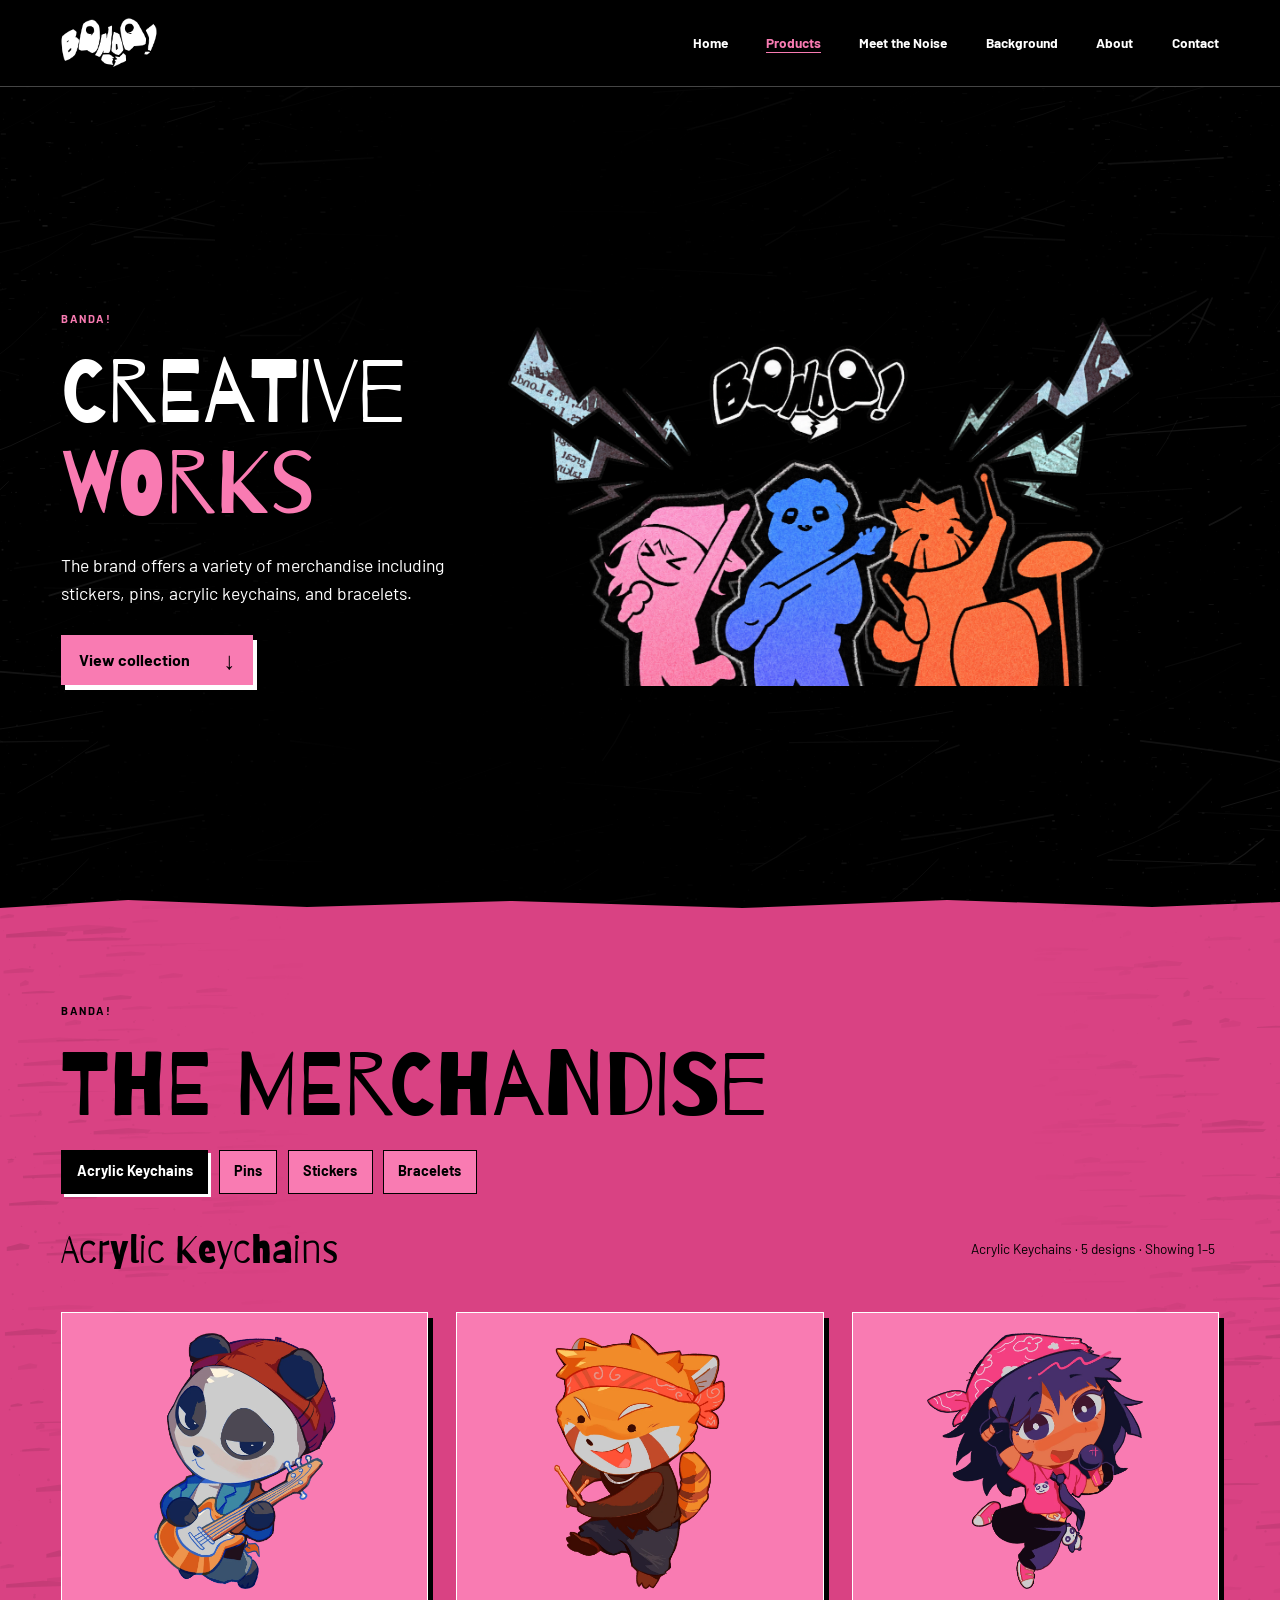
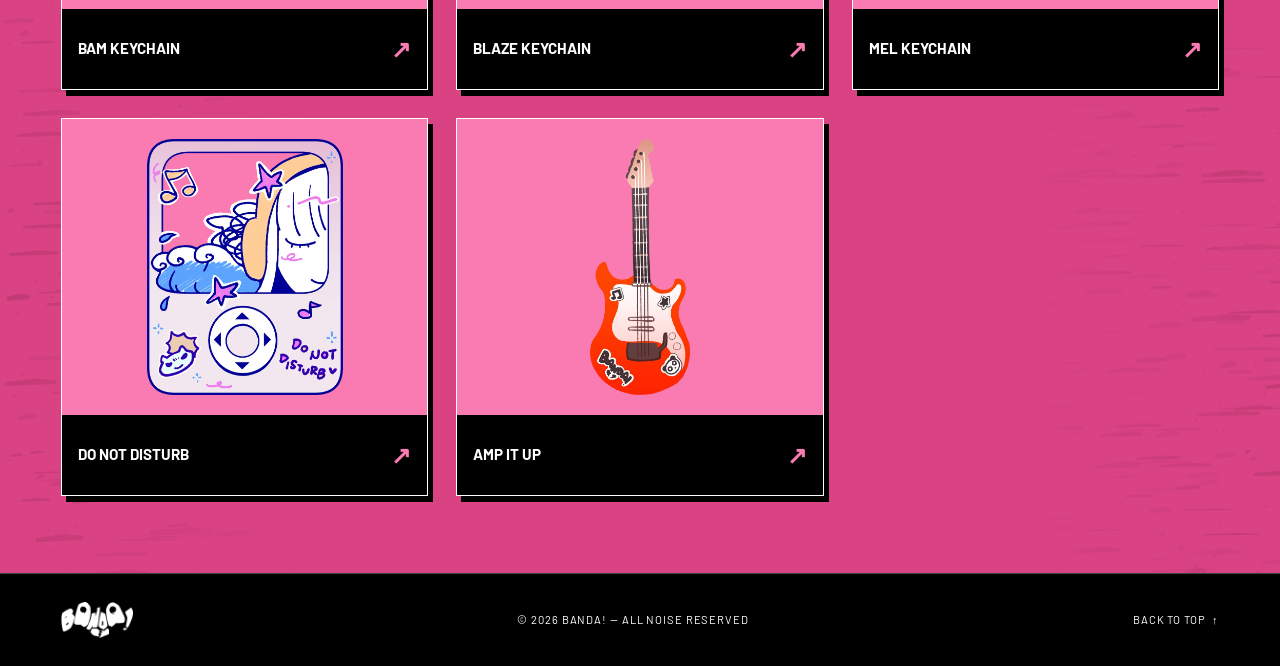
==== products.html @ 18b30e7a "Initial commit" ====
<!doctype html>
<html lang="en">
<head>
  <meta charset="utf-8">
  <meta name="viewport" content="width=device-width, initial-scale=1">
  <meta name="theme-color" content="#000000">
  <meta name="description" content="Explore BANDA!'s 35 documented merchandise designs: acrylic keychains, pins, stickers, and bracelets.">
  <title>Creative Works — BANDA!</title>
  <link rel="preload" href="assets/fonts/Barlow-Regular.ttf" as="font" type="font/ttf" crossorigin>
  <link rel="stylesheet" href="css/tokens.css">
  <link rel="stylesheet" href="css/base.css">
  <link rel="stylesheet" href="css/layout.css">
  <link rel="stylesheet" href="css/components.css">
  <link rel="stylesheet" href="css/development.css">
  <link rel="stylesheet" href="css/characters.css">
  <link rel="stylesheet" href="css/works.css">
  <link rel="stylesheet" href="css/team.css">
  <link rel="stylesheet" href="css/enhancements.css">
  <script src="js/main.js" defer></script>
  <script src="js/enhancements.js" defer></script>
  <script src="js/dialog.js" defer></script>
  <script src="js/data/works.js" defer></script>
  <script src="js/works.js" defer></script>
</head>
<body class="products-page">
  <a class="skip-link" href="#main">Skip to content</a>
  <header class="site-header">
    <a class="brand" href="index.html" aria-label="BANDA! home"><img src="assets/images/brand/banda-wordmark.webp" alt="" width="1200" height="597"></a>
    <nav aria-label="Main navigation">
      <a href="index.html">Home</a>
      <a href="products.html" aria-current="page">Products</a>
      <a href="index.html#introduction">Meet the Noise</a>
      <a href="index.html#development">Background</a>
      <a href="index.html#about">About</a>
      <a href="index.html#contact">Contact</a>
    </nav>
  </header>
  <main id="main">
    <section class="products-hero" id="products-top" aria-labelledby="products-title">
      <div class="section-inner products-hero-inner">
        <div class="products-hero-copy"><p class="eyebrow">BANDA!</p><h1 id="products-title">Creative<br><span>Works</span></h1><p>The brand offers a variety of merchandise including stickers, pins, acrylic keychains, and bracelets.</p><a class="intro-link" href="#creative-works">View collection <span aria-hidden="true">↓</span></a></div>
        <div class="products-hero-artwork"><img src="assets/images/brand/banda-cover-foreground.png" width="1848" height="851" alt="BANDA! wordmark and lightning above Melody, Bam, and Blaze." fetchpriority="high"></div>
      </div>
    </section>
    <section class="creative-works" id="creative-works" aria-labelledby="works-title" tabindex="-1">
      <div class="section-inner works-inner">
        <header class="works-heading"><p class="eyebrow">BANDA!</p><h2 id="works-title">THE MERCHANDISE</h2></header>
        <div class="works-filters" role="group" aria-label="Creative Works categories">
          <button type="button" data-collection="keychains" aria-pressed="true" disabled>Acrylic Keychains</button>
          <button type="button" data-collection="pins" aria-pressed="false" disabled>Pins</button>
          <button type="button" data-collection="stickers" aria-pressed="false" disabled>Stickers</button>
          <button type="button" data-collection="bracelets" aria-pressed="false" disabled>Bracelets</button>
        </div>
        <div class="collection-heading"><h3 id="works-collection-title" tabindex="-1">Acrylic Keychains</h3><p id="works-status" role="status" aria-live="polite"></p></div>
        <noscript><p>Enable JavaScript to switch collections and explore the artwork spotlights.</p></noscript>
        <div class="works-grid" id="works-grid"></div>
        <div class="works-pagination" role="group" aria-label="Collection pages" hidden><button type="button" id="works-previous">← Previous</button><span id="works-page"></span><button type="button" id="works-next">Next →</button></div>
      </div>
    </section>
    <dialog class="character-spotlight artwork-spotlight" id="artwork-spotlight" aria-labelledby="artwork-title">
      <button class="spotlight-close" type="button" aria-label="Close artwork spotlight" autofocus>Close <span aria-hidden="true">×</span></button>
      <div class="spotlight-layout">
        <div class="artwork-visual"><div class="spotlight-art"></div><div class="artwork-views" role="group" aria-label="Artwork views"></div></div>
        <div class="spotlight-editorial"><p class="character-role" id="artwork-category"></p><h2 id="artwork-title"></h2><p class="artwork-specification"></p><p class="artwork-description"></p></div>
      </div>
    </dialog>
  </main>
  <footer class="site-footer credits-footer"><img src="assets/images/brand/banda-wordmark.webp" alt="BANDA!" width="1200" height="597"><p>© 2026 BANDA! — ALL NOISE RESERVED</p><a href="#products-top">BACK TO TOP <span aria-hidden="true">↑</span></a></footer>
</body>
</html>
---- css/tokens.css ----
@font-face {
  font-family: Barlow;
  src: url('../assets/fonts/Barlow-Regular.ttf') format('truetype');
  font-style: normal;
  font-weight: 400;
  font-display: swap;
}
@font-face {
  font-family: Barlow;
  src: url('../assets/fonts/Barlow-Bold.ttf') format('truetype');
  font-style: normal;
  font-weight: 700;
  font-display: swap;
}
@font-face {
  font-family: Barriecito;
  src: url('../assets/fonts/Barriecito-Regular.ttf') format('truetype');
  font-style: normal;
  font-weight: 400;
  font-display: swap;
}
:root {
  --pink: #f97bb2;
  --pink-deep: #d94283;
  --white: #fff;
  --black: #000;
  --font-body: Barlow, Arial, Helvetica, sans-serif;
  --font-display: Barriecito, 'Arial Black', sans-serif;
  --space-1: .5rem;
  --space-2: 1rem;
  --space-3: 1.5rem;
  --space-4: 2rem;
  --space-5: 3rem;
  --space-6: 5rem;
  /* Stop growing at the existing 1440px layout's 69.12px side padding. */
  --gutter: clamp(1.25rem, 4.8vw, 69.12px);
  --content-width: 1440px;
}
---- css/base.css ----
*, *::before, *::after { box-sizing: border-box; }
html { scroll-behavior: smooth; scroll-padding-top: 1.5rem; }
body { margin: 0; background: var(--black); color: var(--white); font-family: var(--font-body); line-height: 1.6; }
img { display: block; max-width: 100%; height: auto; }
a { color: inherit; text-underline-offset: .3em; }
a:focus-visible { outline: 3px solid var(--pink); outline-offset: 6px; }
h1, h2, p, figure { margin: 0; }
::selection { background: var(--pink); color: var(--black); }
.sr-only { position: absolute; width: 1px; height: 1px; padding: 0; margin: -1px; overflow: hidden; clip-path: inset(50%); white-space: nowrap; border: 0; }
.skip-link { position: fixed; top: .5rem; left: 1rem; transform: translateY(-200%); z-index: 10; background: var(--white); color: var(--black); padding: .75rem 1rem; }
.skip-link:focus { transform: translateY(0); }
@media (prefers-reduced-motion: reduce) { html { scroll-behavior: auto; } }
---- css/layout.css ----
.site-header, .section-inner, .site-footer { max-width: var(--content-width); margin-inline: auto; }
.section-inner { width: 100%; padding-inline: var(--gutter); }
.site-header { display: flex; justify-content: space-between; align-items: center; gap: var(--space-2); padding: 1.2rem var(--gutter); border-bottom: 1px solid #ffffff45; }
.site-header nav { display: flex; gap: clamp(1rem, 3vw, 3rem); }
.hero { position: relative; isolation: isolate; overflow: hidden; }
.hero-inner { display: grid; grid-template-columns: minmax(0, 1fr) minmax(0, 1fr); column-gap: clamp(1.5rem, 3vw, 3rem); align-items: center; padding-top: 3rem; }
.hero-copy { position: relative; z-index: 2; padding-bottom: var(--space-5); }
.hero h1 { margin: 1.2rem 0 1.5rem; }
.hero-description { max-width: 31rem; font-size: clamp(1rem, 1.3vw, 1.15rem); }
.character-collage { position: relative; align-self: center; margin: 1rem 0 3rem .5rem; padding: 1.5rem .5rem 2rem; }
.hero-bottom { grid-column: 1 / -1; display: flex; justify-content: space-between; gap: 1rem; padding-block: 1.25rem; border-top: 1px solid #ffffff45; }
.introduction { position: relative; isolation: isolate; background: var(--pink-deep); color: var(--black); clip-path: polygon(0 1%, 8% 0, 18% 1.2%, 34% .2%, 45% 1%, 62% 0, 75% 1.1%, 88% .2%, 100% 1%, 100% 99%, 87% 100%, 69% 99%, 52% 100%, 32% 99%, 15% 100%, 0 99%); }
.introduction-inner { display: grid; grid-template-columns: 1fr 1fr; gap: 4rem; padding-block: 5rem 5.5rem; }
.intro-heading { position: relative; }
.intro-body { align-self: center; max-width: 36rem; }
.intro-body > p + p { margin-top: 1.5rem; }
.site-footer { padding: 1.5rem var(--gutter); display: flex; justify-content: space-between; align-items: center; gap: 1rem; }
/* The extra 8px sits beneath the overlapping torn edge of the next section. */
@media (min-width: 761px) {
  .hero-inner { min-height: calc(100svh - var(--hero-header-height, 87px) + 8px); grid-template-rows: minmax(min-content, 1fr) auto; row-gap: 2rem; }
  .hero-copy { padding-bottom: 0; }
  .hero .character-collage { margin-block: 0; }
}
@media (max-width: 760px) {
  .hero-inner { grid-template-columns: 1fr; padding-top: 2rem; }
  .hero-copy { padding-bottom: 0; }
  .hero h1 { max-width: 33rem; margin-block: 1rem; }
  .hero-description { max-width: 36rem; }
  .character-collage { width: min(100%, 490px); justify-self: center; margin: 2rem 0 2.5rem; }
  .hero-bottom { align-items: start; font-size: .65rem; }
  .hero-bottom span:last-child { max-width: 16rem; text-align: right; }
  .introduction-inner { grid-template-columns: 1fr; gap: 2rem; padding-block: 3.5rem; }
  .intro-star { right: 0; top: 0; }
}
@media (max-width: 390px) { .site-header { gap: .5rem; } .site-header nav { gap: .9rem; font-size: .8rem; } }
---- css/components.css ----
.brand { display: block; width: 6rem; flex-shrink: 0; transform: rotate(-3deg); }
.site-header nav a { padding-block: .6rem; text-decoration: none; font-size: .85rem; font-weight: 700; }
.site-header nav a:hover, .site-footer a:hover { color: var(--pink); }
.site-header nav a span { color: var(--pink); margin-left: .35rem; }
.eyebrow { text-transform: uppercase; letter-spacing: .13em; font-size: .7rem; font-weight: 700; }
.hero .eyebrow { color: var(--pink); display: flex; align-items: center; gap: .6rem; }
.hero .eyebrow span { font-size: 1.8rem; line-height: 1; }
.wordmark { width: 90%; transform: rotate(-5deg); }
.intro-link { display: inline-flex; align-items: center; justify-content: space-between; min-width: 12rem; gap: 2rem; margin-top: 1.75rem; padding: .65rem 1rem; background: var(--pink); color: var(--black); font-weight: 700; text-decoration: none; border: 2px solid var(--pink); }
.intro-link:hover { background: var(--white); border-color: var(--white); }
.intro-link span { font-size: 1.5rem; line-height: 1; }
/* Distinct print treatments: halftone on black, dry ink on pink.
   All textures are original CSS/vector artwork. No mood-board images are served. */
.hero::before { content: ''; position: absolute; z-index: -1; inset: 0; opacity: .18; background: url('../assets/images/textures/distressed-surface.svg') repeat; background-size: 850px; filter: invert(1); mask-image: linear-gradient(110deg, #000, transparent 40%, #000 80%); pointer-events: none; }
.hero::after { content: ''; position: absolute; z-index: -1; inset: 0; background: radial-gradient(var(--white) 1.4px, transparent 1.8px) 0 0 / 6px 6px; opacity: .65; mask-image: radial-gradient(ellipse at 95% 45%, #000 3%, transparent 48%), radial-gradient(ellipse at 0 0, #000, transparent 27%); pointer-events: none; }
.introduction::before { content: ''; position: absolute; z-index: -1; inset: 0; background: url('../assets/images/textures/dry-ink.svg') repeat; background-size: 440px; opacity: .16; mask-image: linear-gradient(90deg, #000, transparent 36%, transparent 90%, #000), linear-gradient(0deg, #000, transparent 20%, transparent 92%, #000); pointer-events: none; }
.introduction::after { content: ''; position: absolute; z-index: -1; left: -2rem; bottom: -2rem; width: 42%; height: 45%; background: radial-gradient(var(--black) 1.25px, transparent 1.7px) 0 0 / 5px 5px; opacity: .12; mask-image: linear-gradient(35deg, #000, transparent 75%); pointer-events: none; }
.collage-paper { position: absolute; z-index: -1; inset: 5% 2% 6%; background-color: var(--pink-deep); background-image: linear-gradient(115deg, #00000070, transparent 45%, #00000050), radial-gradient(#00000050 .8px, transparent 1.2px); background-size: auto, 4px 4px; transform: rotate(6deg); clip-path: polygon(2% 0, 94% 2%, 100% 8%, 97% 24%, 100% 45%, 96% 67%, 99% 95%, 81% 100%, 58% 97%, 35% 100%, 0 96%, 3% 73%, 0 50%, 3% 26%); }
.collage-paper::before { content: ''; position: absolute; inset: 0; background: url('../assets/images/textures/distressed-surface.svg') center / 500px; filter: invert(1); opacity: .75; }
.character-collage::before { content: ''; position: absolute; z-index: -1; inset: 10% 0 7%; background: var(--white) url('../assets/images/textures/distressed-surface.svg') center / 600px; transform: rotate(-5deg); clip-path: polygon(2% 2%, 98% 0, 100% 97%, 0 100%); }
.character-art { width: 100%; position: relative; z-index: 1; filter: drop-shadow(0 8px 0 #00000040); transform: rotate(-4deg); }
.tape { position: absolute; background: var(--white); width: 6rem; height: 1.6rem; opacity: .85; z-index: 3; background-image: repeating-linear-gradient(90deg, transparent 0 3px, #00000012 3px 4px); }
.tape-top { top: 6%; left: 15%; transform: rotate(-15deg); }
.tape-bottom { bottom: 6%; right: 4%; transform: rotate(-18deg); }
.collage-star { position: absolute; right: -1%; top: -3%; color: var(--pink-deep); font-size: clamp(5rem, 11vw, 10rem); line-height: 1; transform: rotate(14deg); }
/* Keep the former caption's block height so artwork placement stays unchanged. */
.collage-caption-space { display: block; height: calc(1.58rem + 2px); }
.hero-bottom { font-size: .7rem; text-transform: uppercase; letter-spacing: .1em; }
.hero-bottom > span:first-child { color: var(--pink); font-weight: 700; }
.intro-heading h2 { font-family: var(--font-display); font-weight: 400; font-size: clamp(2.7rem, 4.8vw, 4.7rem); line-height: 1.1; text-transform: uppercase; letter-spacing: -.035em; margin-top: 1rem; }
.intro-heading h2 span { display: inline-block; background: var(--black); color: var(--pink); padding: .05em .1em; margin-top: .08em; transform: rotate(-3deg); }
.intro-star { display: block; font-size: 4rem; line-height: 1; margin-top: 1.5rem; }
.intro-statement { font-size: clamp(1.5rem, 2.5vw, 2.1rem); line-height: 1.35; letter-spacing: -.03em; }
.site-footer > img { width: 4.5rem; }
.site-footer a { padding-block: .5rem; font-size: .8rem; }
.introduction a:focus-visible { outline-color: var(--black); }
@media (max-width: 760px) {
  .wordmark { width: 94%; }
  .hero::before { opacity: .16; mask-image: linear-gradient(#000, transparent 35%, #000 70%); }
  .hero::after { opacity: .55; mask-image: radial-gradient(ellipse at 100% 70%, #000, transparent 55%), radial-gradient(ellipse at 0 0, #000, transparent 22%); }
  .introduction::before { opacity: .12; background-size: 360px; mask-image: linear-gradient(90deg, #000, transparent 22%, transparent 92%, #000), linear-gradient(0deg, #000, transparent 15%, transparent 94%, #000); }
  .intro-heading { padding-right: 0; }
  .intro-star { position: absolute; right: .2rem; top: -.4rem; margin: 0; font-size: 2.5rem; }
  .intro-body { padding-block: .75rem; }
}
---- css/development.css ----
/* Milestone 2: documented process, independent of the accepted hero styles. */
.development { position: relative; isolation: isolate; overflow: hidden; background: var(--black); }
.development::before { content: ''; position: absolute; z-index: -1; inset: 0; background: url('../assets/images/textures/distressed-surface.svg') repeat 0 0 / 850px; filter: invert(1); opacity: .14; mask-image: linear-gradient(90deg, #000, transparent 35%, transparent 75%, #000); pointer-events: none; }
.development-inner { padding-block: clamp(3.5rem, 7vw, 6rem); }
.development-heading { position: relative; padding-bottom: 3rem; border-bottom: 1px solid #ffffff50; }
.development-heading .eyebrow { color: var(--pink); }
.development-heading h2 { max-width: 17ch; margin-top: 1rem; font: 400 clamp(2.1rem, 4.5vw, 4.5rem)/1.1 var(--font-display); }
.development-heading h2 span { color: var(--pink); }
.development-mark { position: absolute; right: .5rem; bottom: 2.5rem; font-size: 6rem; color: var(--pink); line-height: 1; }
.process-row { display: grid; grid-template-columns: minmax(0, 1.15fr) minmax(0, 1fr); gap: clamp(2rem, 5vw, 5rem); align-items: center; padding-block: clamp(3rem, 6vw, 5.5rem); border-bottom: 1px solid #ffffff40; }
.process-copy { max-width: 36rem; }
.process-copy h3 { font: 400 clamp(1.8rem, 2.8vw, 2.8rem)/1.15 var(--font-display); margin: 0 0 1.5rem; }
.process-copy h3 span { color: var(--pink); }
.process-copy p { font-size: 1.05rem; line-height: 1.7; }
.process-copy p + p { margin-top: 1.25rem; }
.process-copy .process-step, .wordmark-finale .process-step { margin: 0 0 1rem; color: var(--pink); font: 700 .85rem/1 var(--font-body); letter-spacing: .15em; }
.process-step::after { content: ''; display: inline-block; width: 3rem; height: 1px; background: currentColor; vertical-align: middle; margin-left: .75rem; }
.sketch-board { display: grid; grid-template-columns: 1.1fr 1fr; gap: 1rem; align-items: center; padding: 1rem .5rem; }
.process-paper { position: relative; padding: .65rem; background: var(--white); box-shadow: 7px 9px 0 var(--pink-deep); }
.process-paper img { width: 100%; }
.lettering-sheet { transform: rotate(-4deg); }
.lettering-sheet::before { content: ''; position: absolute; width: 44%; height: 1.25rem; left: 30%; top: -.5rem; transform: rotate(6deg); background: var(--pink); opacity: .85; }
.sketch-pair { display: grid; gap: 1.75rem; }
.sketch-sheet { transform: rotate(5deg); }
.circle-sheet { transform: rotate(-2deg); }
.digital-row { grid-template-columns: minmax(0, 1fr) minmax(0, 1.15fr); }
.digital-sheet { padding: clamp(1.5rem, 4vw, 3.5rem); background: var(--white); transform: rotate(3deg); box-shadow: -10px 10px 0 var(--pink); }
.digital-sheet img { width: 100%; max-width: 455px; margin-inline: auto; }
.elements-study { width: min(90%, 430px); margin-inline: auto; padding: 1rem; background: var(--white); transform: rotate(-3deg); box-shadow: 9px 10px 0 var(--pink-deep); }
.elements-study img { width: 100%; }
.wordmark-finale { padding-block: clamp(3rem, 6vw, 5rem); text-align: center; border-bottom: 1px solid #ffffff40; }
.wordmark-finale header { margin-bottom: 3rem; }
.wordmark-finale h3 { font: 400 clamp(1.9rem, 3vw, 3rem)/1.1 var(--font-display); margin: 0; }
.wordmark-finale .developed-sheet { width: min(92%, 900px); margin-inline: auto; padding: clamp(1.5rem, 5vw, 4rem); box-shadow: 9px 11px 0 var(--white); }
.wordmark-finale > p { max-width: 46ch; margin: 3.5rem auto 0; font-size: clamp(1.1rem, 2vw, 1.5rem); line-height: 1.5; }
.developed-sheet { position: relative; padding: clamp(1.5rem, 4vw, 3.5rem); background: var(--pink); transform: rotate(-3deg); }
.developed-sheet::before { content: ''; position: absolute; inset: 0; background: url('../assets/images/textures/dry-ink.svg') center / 450px; opacity: .23; pointer-events: none; }
.developed-sheet img { position: relative; width: 100%; }
.product-development { position: relative; display: grid; grid-template-columns: 1fr 1.2fr; gap: 2rem; align-items: center; padding: clamp(1.5rem, 4vw, 3rem); margin-top: 4rem; background: var(--pink); color: var(--black); border-top: 5px solid var(--white); }
.product-development h3 { font: 400 clamp(1.5rem, 2.3vw, 2.2rem)/1.2 var(--font-display); margin: 0; }
.product-development p { max-width: 32ch; padding-right: 1rem; font-size: clamp(1.25rem, 2vw, 1.8rem); line-height: 1.45; }
.product-development-copy p { margin-top: 2rem; }
.artifact-board { display: grid; grid-template-columns: repeat(2, minmax(0, 1fr)); gap: 1.25rem; align-items: center; padding: .75rem; background: url('../assets/images/textures/dry-ink.svg') center / 550px; }
.artifact { padding: .75rem; background: var(--white); box-shadow: 4px 5px 0 var(--black); }
.artifact img { width: 100%; height: clamp(6rem, 11vw, 10rem); object-fit: contain; }
.artifact figcaption { text-align: center; margin-top: .5rem; font-size: .7rem; font-weight: 700; }
.sticker-artifact { transform: rotate(-6deg); }
.guitar-artifact { transform: rotate(5deg); }
.pin-artifact { transform: rotate(3deg); }
.bracelet-artifact { transform: rotate(-4deg); }
.product-development > span { position: absolute; bottom: .25rem; right: .75rem; line-height: 1; font-size: 2rem; }
/* The extra completed section needs a second navigation row on small screens. */
@media (max-width: 600px) {
  .site-header { flex-wrap: wrap; }
  .site-header nav { width: 100%; justify-content: space-between; gap: .5rem; }
  .site-header nav a { display: inline-flex; align-items: center; min-height: 44px; font-size: .8rem; }
  .site-header nav a span { margin-left: .2rem; }
  .development-mark { display: none; }
}
@media (max-width: 850px) {
  .process-row, .digital-row { grid-template-columns: minmax(0, 1fr); }
  .process-copy { max-width: 100%; }
  .sketches-row .process-copy { grid-row: 1; }
  .sketch-board { width: min(100%, 600px); margin-inline: auto; }
  .digital-sheet, .developed-sheet { width: min(95%, 600px); margin-inline: auto; }
  .product-development { grid-template-columns: minmax(0, 1fr); gap: 1.5rem; }
  .artifact-board { width: min(100%, 32rem); margin-inline: auto; }
  .artifact img { height: clamp(6rem, 24vw, 10rem); }
}

/* Resting tilt belongs to the stationary mount; only the paper swings beneath its pin. */
.sketch-mount { position: relative; min-width: 0; }
.lettering-mount { transform: rotate(-4deg); }
.wordmark-mount { transform: rotate(5deg); }
.sketch-mount > figure { transform-origin: 50% 0; transform: rotate(var(--sketch-swing, 0deg)); }
.sketch-pin { position: absolute; z-index: 2; top: 0; left: 50%; width: 24px; height: 24px; transform: translate(-50%, -50%) rotate(-10deg); color: var(--pink); pointer-events: none; }
.sketch-pin svg { display: block; width: 100%; height: 100%; }

.digital-mount { transform: rotate(3deg); }
.elements-mount { width: min(90%, 430px); margin-inline: auto; transform: rotate(-3deg); }
.sketch-mount > .digital-sheet, .sketch-mount > .elements-study { width: 100%; margin-inline: 0; }
@media (max-width: 850px) { .digital-mount { width: min(95%, 600px); margin-inline: auto; } }
---- css/characters.css ----
/* Shared poster/spotlight system; provisional content status is in README. */
.character-posters { grid-column: 1 / -1; display: grid; grid-template-columns: repeat(3, minmax(0, 1fr)); gap: clamp(1rem, 2vw, 2rem); align-items: start; }
.character-poster { position: relative; isolation: isolate; background: var(--black); color: var(--white); border: 1px solid var(--white); box-shadow: 5px 7px 0 var(--black); }
/* Quiet, matching-color surfaces protect small black copy from the ink layer. */
.introduction .intro-body { background: var(--pink-deep); box-shadow: 0 0 1.5rem .75rem var(--pink-deep); }
.introduction .intro-heading > .eyebrow { background: var(--pink-deep); width: fit-content; }
.character-poster > header { min-height: 12rem; padding: 1.5rem 1.25rem 1rem; }
.character-poster h3 { margin: .5rem 0; font: 400 clamp(2.5rem, 4vw, 4rem)/1 var(--font-display); }
.character-poster h3 span { font: 400 .9rem/1.3 var(--font-body); display: inline-block; }
.character-role { font-size: .7rem; font-weight: 700; text-transform: uppercase; letter-spacing: .08em; }
.character-tagline { font-size: 1rem; line-height: 1.4; color: var(--pink); max-width: 26ch; }
.character-poster > img { width: 100%; height: clamp(17rem, 25vw, 22rem); object-fit: contain; padding: 1rem; background: radial-gradient(#00000045 1px, transparent 1.4px) 0 0 / 5px 5px, var(--pink); }
.character-profile { border-top: 1px solid #ffffff50; }
.character-profile summary { cursor: pointer; min-height: 48px; padding: .85rem 1.25rem; font-size: .9rem; font-weight: 700; }
.character-profile summary::marker { color: var(--pink); }
.character-profile summary:hover, .character-profile[open] summary { background: var(--pink); color: var(--black); }
.character-profile[open] summary::marker, .character-profile summary:hover::marker { color: var(--black); }
.character-profile summary:focus-visible { outline: 3px solid var(--white); outline-offset: -5px; }
.profile-copy { padding: 1rem 1.25rem 1.5rem; font-size: .95rem; line-height: 1.7; }
.profile-copy ul { list-style: none; display: flex; flex-wrap: wrap; gap: .4rem; padding: 0; margin: 1rem 0 0; }
.profile-copy li { border: 1px solid #ffffff80; padding: .2rem .5rem; font-size: .7rem; }
/* A real button covers each poster. Details remain the no-JS fallback. */
.character-posters.is-interactive .character-poster { padding-bottom: 3.5rem; transition: transform 220ms ease; }
.character-posters.is-interactive .character-profile { display: none; }
.character-posters.is-interactive .character-poster > img { transition: transform 260ms ease; }
.character-trigger { position: absolute; inset: 0; z-index: 2; display: block; width: 100%; height: 100%; padding: 0; border: 0; background: transparent; color: var(--white); cursor: pointer; font: 700 .9rem/1.4 var(--font-body); text-align: left; }
.trigger-caption { position: absolute; bottom: 0; left: 0; right: 0; min-height: 3.5rem; display: flex; align-items: center; justify-content: space-between; gap: .5rem; padding: .85rem 1.25rem; border-top: 1px solid #ffffff50; }
.trigger-caption > span { font-size: 1.4rem; color: var(--pink); }
.character-trigger:focus-visible { outline: 3px solid var(--white); outline-offset: -6px; }
.character-poster:focus-within { z-index: 3; }
@media (hover: hover) and (pointer: fine) {
  :where(:root:not([data-pointer-input="touch"])) .character-posters.is-interactive .character-poster:hover { z-index: 3; transform: translateY(-8px) rotate(-1.2deg) scale(1.015); }
  :where(:root:not([data-pointer-input="touch"])) .character-posters.is-interactive .character-poster:nth-child(2):hover { transform: translateY(-8px) rotate(1.2deg) scale(1.015); }
  :where(:root:not([data-pointer-input="touch"])) .character-posters.is-interactive .character-poster:hover > img { transform: translateY(-3px) rotate(1deg); }
  :where(:root:not([data-pointer-input="touch"])) .character-poster:hover .trigger-caption { background: var(--white); color: var(--black); }
  :where(:root:not([data-pointer-input="touch"])) .character-poster:hover .trigger-caption > span { color: var(--black); }
}
.spotlight-open { overflow: hidden; }
.character-spotlight { position: fixed; inset: 0; width: min(1000px, calc(100% - 2.5rem)); max-width: none; max-height: calc(100dvh - 2.5rem); margin: auto; padding: 0; overflow: auto; overscroll-behavior: contain; border: 1px solid var(--pink); background: var(--black); color: var(--white); box-shadow: 8px 8px 0 #f97bb250; }
.character-spotlight::backdrop { background: #000c; }
.spotlight-close { position: sticky; top: .75rem; z-index: 4; display: flex; align-items: center; justify-content: space-between; gap: .8rem; min-height: 44px; margin: .75rem .75rem .75rem auto; padding: .5rem .85rem; border: 1px solid var(--white); background: var(--black); color: var(--white); font: 700 .85rem/1 var(--font-body); cursor: pointer; }
.spotlight-close > span { font-size: 1.5rem; }
.spotlight-close:hover { background: var(--pink); color: var(--black); }
.spotlight-close:focus-visible { outline: 3px solid var(--pink); outline-offset: 3px; }
.spotlight-layout { display: grid; grid-template-columns: minmax(0, 1fr) minmax(0, 1.2fr); align-items: center; }
.spotlight-art { position: relative; isolation: isolate; margin: 0 1.5rem 2rem; padding: 2rem 1rem; background: var(--pink); transform: rotate(-2deg); box-shadow: 6px 7px 0 var(--white); }
.spotlight-art::before { content: ''; position: absolute; z-index: -1; inset: 0; background: url('../assets/images/textures/dry-ink.svg') center / 450px; opacity: .3; pointer-events: none; }
.spotlight-art img { width: 100%; height: min(50dvh, 450px); object-fit: contain; }
.spotlight-editorial { align-self: start; padding: 1rem 2rem 2.5rem 1rem; }
.spotlight-editorial h2 { margin: .75rem 0; font: 400 clamp(2.5rem, 5vw, 4.2rem)/1.1 var(--font-display); }
.spotlight-editorial .character-role { color: var(--pink); }
.spotlight-editorial .character-tagline { max-width: 32ch; font-weight: 700; }
.spotlight-biography { margin-top: 1.75rem; }
.spotlight-biography .profile-copy { padding: 0; }
@media (max-width: 900px) {
  .character-posters { grid-template-columns: minmax(0, 1fr); gap: 2rem; width: min(100%, 32rem); margin-inline: auto; }
  .character-poster > header { min-height: 0; }
  .character-poster > img { height: 22rem; }
}
@media (max-width: 650px) {
  .character-spotlight { width: calc(100% - 1.5rem); max-height: calc(100dvh - 1.5rem); box-shadow: 4px 4px 0 #f97bb250; }
  .spotlight-layout { grid-template-columns: minmax(0, 1fr); }
  .spotlight-art { margin: 0 1.25rem 1.5rem; padding: 1rem; }
  .spotlight-art img { height: min(32dvh, 280px); }
  .spotlight-editorial { padding: 1rem 1.25rem 2rem; }
}
@media (prefers-reduced-motion: reduce) {
  .character-posters.is-interactive .character-poster, .character-posters.is-interactive .character-poster > img { transition: none; }
  .character-posters.is-interactive .character-poster:hover, .character-posters.is-interactive .character-poster:nth-child(2):hover, .character-posters.is-interactive .character-poster:hover > img { transform: none; }
}
---- css/works.css ----
/* Category discovery extends the process section without changing its other stages. */
.product-development { display: block; }
.product-development-copy { display: flex; gap: 2rem; justify-content: space-between; align-items: start; }
.product-development-copy p { margin-top: 0; max-width: 36ch; font-size: .95rem; line-height: 1.65; }
.category-picker { display: grid; grid-template-columns: repeat(4, minmax(0, 1fr)); gap: 1.25rem; margin-top: 3rem; padding-bottom: .5rem; }
.category-poster { position: relative; isolation: isolate; display: grid; grid-template-rows: auto 1fr auto; background: var(--black); color: var(--white); border: 1px solid var(--black); padding: 1rem; text-decoration: none; transition: transform 220ms ease; }
/* Separate paper backing and black face, with no extra markup or layout changes. */
.category-poster::before, .category-poster::after { content: ''; position: absolute; pointer-events: none; }
.category-poster::before { inset: -1px; z-index: -2; background: var(--white); transform: translate(4px, 5px); transition: transform 220ms ease; }
.category-poster::after { inset: 0; z-index: -1; background: var(--black); }
.category-poster[aria-current="true"] { outline: 2px solid var(--black); outline-offset: 4px; }
.category-count { font-size: .65rem; text-transform: uppercase; letter-spacing: .08em; }
.category-artwork { width: 100%; height: clamp(8rem, 14vw, 12rem); object-fit: contain; margin-block: 1.25rem; transform-origin: 50% 15%; transition: transform 250ms ease; }
.category-label { display: flex; justify-content: space-between; align-items: end; gap: .5rem; font: 400 clamp(1.1rem, 1.6vw, 1.6rem)/1.15 var(--font-display); transition: color 220ms ease; }
.category-label > span { color: var(--pink); font: 1.5rem var(--font-body); transition: transform 220ms ease; }
.category-poster:focus-visible { outline: 3px solid var(--white); outline-offset: -6px; }
.category-poster:focus-visible { transform: translateY(-3px); }
.category-poster:focus-visible::before { transform: translate(7px, 11px); }
.category-poster:focus-visible .category-label { color: var(--pink); }
.category-poster:focus-visible .category-label > span { transform: translateX(2px) rotate(5deg); }
@media (hover: hover) and (pointer: fine) {
  :where(:root:not([data-pointer-input="touch"])) .category-poster:hover { transform: translateY(-3px); }
  :where(:root:not([data-pointer-input="touch"])) .category-poster:hover::before { transform: translate(7px, 11px); }
  :where(:root:not([data-pointer-input="touch"])) .category-poster:hover .category-label { color: var(--pink); }
  :where(:root:not([data-pointer-input="touch"])) .category-poster:hover .category-label > span { transform: translateX(2px) rotate(5deg); }
  :where(:root:not([data-pointer-input="touch"])) .category-keychains:hover .category-artwork { transform: translateY(-5px) rotate(7deg); }
  :where(:root:not([data-pointer-input="touch"])) .category-pins:hover .category-artwork { transform: translateY(-4px) rotate(-7deg) scale(1.04); }
  :where(:root:not([data-pointer-input="touch"])) .category-stickers:hover .category-artwork { transform: translate(3px, -6px) rotate(-5deg); }
  :where(:root:not([data-pointer-input="touch"])) .category-bracelets:hover .category-artwork { transform: translateY(-5px) rotate(9deg); }
}
.category-poster:focus-visible .category-artwork { transform: translateY(-4px); }
.creative-works { position: relative; isolation: isolate; background: var(--pink-deep); color: var(--black); }
.creative-works::before { content: ''; position: absolute; z-index: -1; inset: 0; background: url('../assets/images/textures/dry-ink.svg') repeat 0 0 / 650px; opacity: .12; mask-image: linear-gradient(90deg, #000, transparent 25%, transparent 80%, #000); pointer-events: none; }
.works-inner { padding-block: clamp(3.5rem, 7vw, 6rem); }
.works-heading h2 { font: 400 clamp(2.5rem, 6vw, 5rem)/1.05 var(--font-display); text-transform: uppercase; margin-top: 1rem; }
.works-filters { display: flex; flex-wrap: wrap; gap: .65rem; margin-block: 2rem; }
.works-filters button, .works-pagination button, .artwork-views button { min-height: 44px; padding: .6rem .9rem; border: 1px solid var(--black); background: var(--pink); color: var(--black); font: 700 .9rem/1.3 var(--font-body); cursor: pointer; }
.works-filters button[aria-pressed="true"] { background: var(--black); color: var(--white); box-shadow: 3px 3px 0 var(--white); }
.works-filters button:hover, .works-pagination button:not(:disabled):hover { background: var(--white); color: var(--black); }
.works-filters button:focus-visible, .works-pagination button:focus-visible { outline: 3px solid var(--black); outline-offset: 3px; }
.collection-heading { display: flex; flex-wrap: wrap; justify-content: space-between; align-items: center; gap: 1rem; margin-bottom: 1.75rem; }
.collection-heading h3 { margin: 0; font: 400 clamp(1.7rem, 3vw, 2.5rem)/1.2 var(--font-display); }
#works-status { background: var(--pink-deep); font-size: .85rem; padding: .2rem; }
.works-grid { display: grid; grid-template-columns: repeat(3, minmax(0, 1fr)); gap: 1.75rem; }
.work-card { min-width: 0; background: var(--black); color: var(--white); border: 1px solid var(--white); box-shadow: 5px 6px 0 var(--black); }
.work-open { display: block; width: 100%; height: 100%; padding: 0; border: 0; background: transparent; color: inherit; text-align: left; cursor: pointer; }
.work-artwork { display: block; overflow: hidden; padding: 1.25rem; background: var(--pink); }
.work-artwork img { display: block; width: 100%; height: clamp(12rem, 20vw, 18rem); object-fit: contain; transition: transform 250ms ease; }
.work-label { display: flex; align-items: center; justify-content: space-between; gap: 1rem; min-height: 5rem; padding: 1rem; font: 700 .95rem/1.4 var(--font-body); }
.work-arrow { color: var(--pink); font-size: 1.5rem; }
/* Keep the black caption panel stable; only the collectible artwork moves. */
.work-open:focus-visible .work-label { color: var(--pink); }
.work-open:focus-visible .work-artwork img { transform: translateY(-3px) scale(1.05); }
@media (hover: hover) and (pointer: fine) {
  :where(:root:not([data-pointer-input="touch"])) .work-open:hover .work-label { color: var(--pink); }
  :where(:root:not([data-pointer-input="touch"])) .work-open:hover .work-artwork img { transform: translateY(-3px) scale(1.05); }
}
@media (prefers-reduced-motion: reduce) {
  .work-artwork img { transition: none; }
  .work-open:hover .work-artwork img, .work-open:focus-visible .work-artwork img { transform: none; }
}
.work-open:focus-visible { outline: 3px solid var(--black); outline-offset: 4px; }
.works-pagination { display: flex; align-items: center; justify-content: center; gap: 1rem; margin-top: 2.5rem; }
.works-pagination[hidden] { display: none; }
.works-pagination button:disabled { opacity: .6; cursor: default; }
.works-pagination span { font-size: .85rem; }
.artwork-spotlight h2 { font-size: clamp(1.8rem, 3vw, 2.8rem); overflow-wrap: anywhere; }
.artwork-spotlight .spotlight-art { background: var(--white); }
.artwork-spotlight .spotlight-art::before { opacity: .08; }
.artwork-views { display: flex; flex-wrap: wrap; gap: .6rem; margin: 0 1.5rem 2rem; }
.artwork-views[hidden] { display: none; }
.artwork-views button { border-color: var(--white); background: var(--black); color: var(--white); }
.artwork-views button[aria-pressed="true"] { background: var(--pink); color: var(--black); }
.artwork-views button:focus-visible { outline: 3px solid var(--pink); outline-offset: 3px; }
.artwork-specification { font-size: .85rem; color: var(--pink); margin-top: 1rem; }
.artwork-description { margin-top: 1.5rem; font-size: 1rem; line-height: 1.7; }
.work-fallback-description { padding: 1rem; }
/* Accommodate the one new navigation link without changing existing sections. */
@media (max-width: 650px) {
  .site-header { flex-wrap: wrap; }
  .site-header nav { display: grid; grid-template-columns: repeat(2, minmax(0, 1fr)); width: 100%; gap: .25rem 1rem; }
  .site-header nav a { display: flex; align-items: center; min-height: 44px; }
}
@media (max-width: 1000px) { .works-grid { grid-template-columns: repeat(2, minmax(0, 1fr)); } .category-picker { grid-template-columns: repeat(2, minmax(0, 1fr)); } }
@media (max-width: 650px) { .product-development-copy { display: block; } .product-development-copy p { margin-top: 1.5rem; } }
@media (max-width: 560px) {
  .works-grid { grid-template-columns: minmax(0, 1fr); }
  .work-artwork img { height: 15rem; }
  .category-picker { gap: 1rem; }
  .category-poster { padding: .75rem; }
  .category-artwork { height: 8rem; }
  .works-pagination { gap: .5rem; }
  .works-pagination button { padding-inline: .65rem; }
}
@media (prefers-reduced-motion: reduce) {
  .category-poster, .category-poster::before, .category-label, .category-label > span { transition: none; }
  .category-poster:hover, .category-poster:focus-visible { transform: none; }
  .category-poster:hover::before, .category-poster:focus-visible::before { transform: translate(4px, 5px); }
  .category-poster:hover .category-label > span, .category-poster:focus-visible .category-label > span { transform: none; }
  .category-artwork { transition: none; }
  .category-poster:hover .category-artwork, .category-poster:focus-visible .category-artwork { transform: none; }
}
/* Two-page refinement: backgrounds fill the viewport; inner content remains capped. */
.hero-actions { display: flex; flex-wrap: wrap; gap: 1rem; margin-top: 1.75rem; }
.hero-actions .intro-link { min-width: 12rem; margin-top: 0; }
.intro-link-secondary { background: transparent; color: var(--pink); }
.intro-link-secondary:hover { color: var(--black); }
.site-header nav a:is([aria-current="page"], [aria-current="location"]) { color: var(--pink); text-decoration: underline; }
section.product-development { isolation: isolate; margin: 0; padding: 0; border: 0; position: relative; clip-path: polygon(0 8px, 10% 0, 24% 7px, 40% 1px, 58% 8px, 74% 0, 90% 7px, 100% 2px, 100% 100%, 0 100%); }
.product-development-inner { padding-block: clamp(3.5rem, 7vw, 6rem); }
section.product-development::before { content: ''; position: absolute; z-index: -1; inset: 0; background: url('../assets/images/textures/dry-ink.svg') 0 0 / 550px; opacity: .18; mask-image: linear-gradient(90deg, #000, transparent 30%, transparent 75%, #000); pointer-events: none; }
section.product-development .product-development-copy { background: var(--pink); }
section.product-development > .product-development-inner > span { display: block; text-align: right; margin-top: 2rem; font-size: 2rem; line-height: 1; }
.products-hero { position: relative; isolation: isolate; overflow: hidden; background: var(--black); }
.products-hero::before { content: ''; position: absolute; z-index: -1; inset: 0; background: url('../assets/images/textures/distressed-surface.svg') center / 850px; filter: invert(1); opacity: .16; mask-image: linear-gradient(100deg, #000, transparent 35%, #000); pointer-events: none; }
.products-hero-inner { display: grid; grid-template-columns: minmax(0, 1fr) minmax(0, 1fr); gap: clamp(2rem, 5vw, 5rem); align-items: center; padding-block: 4rem; }
.products-hero-copy .eyebrow { color: var(--pink); }
.products-hero h1 { font: 400 clamp(3rem, 7vw, 6.5rem)/1.02 var(--font-display); text-transform: uppercase; margin: 1rem 0 1.5rem; }
.products-hero h1 span { color: var(--pink); }
.products-hero-copy > p:not(.eyebrow) { max-width: 40ch; font-size: 1.1rem; }
.products-page .works-heading h2 { font-size: clamp(2rem, 7vw, 6rem); max-width: 16ch; }
.footer-links { display: flex; flex-wrap: wrap; gap: 1.5rem; }
@media (max-width: 760px) {
  .products-hero-inner { grid-template-columns: minmax(0, 1fr); padding-block: 3rem; }
      }
.product-development h2 { font: 400 clamp(1.7rem, 2.7vw, 2.6rem)/1.15 var(--font-display); margin: 0; }

/* Transparent foreground retains dark outlines without black color-keying.
   No image opacity, color filters, or rectangular background panel. */
/* Reserve grid space; offset the art through the inner bottom padding to the hero edge. */
.products-hero-artwork { min-width: 0; position: relative; align-self: stretch; min-height: clamp(280px, 30vw, 440px); pointer-events: none; }
.products-hero-artwork img { position: absolute; display: block; width: 150%; max-width: none; height: auto; right: -25%; top: auto; bottom: -4rem; }
@media (max-width: 760px) {
  .products-hero-artwork { min-height: clamp(190px, 58vw, 440px); }
  .products-hero-artwork img { width: 125%; right: -12.5%; bottom: -3rem; }
}
.products-hero .intro-link { position: relative; isolation: isolate; background: transparent; border-color: transparent; margin-right: .75rem; transition: transform 200ms ease; }
.products-hero .intro-link::before, .products-hero .intro-link::after { content: ''; position: absolute; inset: -2px; pointer-events: none; transition: transform 200ms ease; }
.products-hero .intro-link::before { z-index: -2; background: var(--white); transform: translate(4px, 5px); }
.products-hero .intro-link::after { z-index: -1; background: var(--pink); }
.products-hero .intro-link > span { transition: transform 200ms ease; }
.products-hero .intro-link:focus-visible { transform: translate(2px, 3px); outline: 3px solid var(--white); outline-offset: 5px; }
.products-hero .intro-link:focus-visible::before { transform: translate(2px, 2px); }
.products-hero .intro-link:focus-visible > span { transform: translateY(2px); }
@media (hover: hover) and (pointer: fine) {
  .products-hero .intro-link:hover { transform: translate(2px, 3px); }
  .products-hero .intro-link:hover::before { transform: translate(2px, 2px); }
  .products-hero .intro-link:hover > span { transform: translateY(2px); }
}
@media (prefers-reduced-motion: reduce) {
  .products-hero .intro-link, .products-hero .intro-link::before, .products-hero .intro-link::after, .products-hero .intro-link > span { transition: none; }
  .products-hero .intro-link:hover, .products-hero .intro-link:focus-visible, .products-hero .intro-link:hover > span, .products-hero .intro-link:focus-visible > span { transform: none; }
  .products-hero .intro-link:hover::before, .products-hero .intro-link:focus-visible::before { transform: translate(4px, 5px); }
}


/* Match the Products CTA press without changing the homepage button layout. */
.hero-actions .intro-link[href="#introduction"] { position: relative; isolation: isolate; background: transparent; border-color: transparent; transition: transform 200ms ease; }
.hero-actions .intro-link[href="#introduction"]::before, .hero-actions .intro-link[href="#introduction"]::after { content: ''; position: absolute; inset: -2px; pointer-events: none; transition: transform 200ms ease; }
.hero-actions .intro-link[href="#introduction"]::before { z-index: -2; background: var(--white); transform: translate(4px, 5px); }
.hero-actions .intro-link[href="#introduction"]::after { z-index: -1; background: var(--pink); }
.hero-actions .intro-link[href="#introduction"] > span { transition: transform 200ms ease; }
.hero-actions .intro-link[href="#introduction"]:focus-visible { transform: translate(2px, 3px); outline: 3px solid var(--white); outline-offset: 5px; }
.hero-actions .intro-link[href="#introduction"]:focus-visible::before { transform: translate(2px, 2px); }
.hero-actions .intro-link[href="#introduction"]:focus-visible > span { transform: translateY(2px); }
@media (hover: hover) and (pointer: fine) {
  .hero-actions .intro-link[href="#introduction"]:hover { transform: translate(2px, 3px); }
  .hero-actions .intro-link[href="#introduction"]:hover::before { transform: translate(2px, 2px); }
  .hero-actions .intro-link[href="#introduction"]:hover > span { transform: translateY(2px); }
}
@media (prefers-reduced-motion: reduce) {
  .hero-actions .intro-link[href="#introduction"], .hero-actions .intro-link[href="#introduction"]::before, .hero-actions .intro-link[href="#introduction"]::after, .hero-actions .intro-link[href="#introduction"] > span { transition: none; }
  .hero-actions .intro-link[href="#introduction"]:hover, .hero-actions .intro-link[href="#introduction"]:focus-visible, .hero-actions .intro-link[href="#introduction"]:hover > span, .hero-actions .intro-link[href="#introduction"]:focus-visible > span { transform: none; }
  .hero-actions .intro-link[href="#introduction"]:hover::before, .hero-actions .intro-link[href="#introduction"]:focus-visible::before { transform: translate(4px, 5px); }
}


/* One shallow torn edge for every major section transition on both pages.
   Overlap only the decorative edge, so the preceding surface shows through.
   Direct children exclude department groups and other nested content. */
main > section:not(:first-of-type) {
  margin-top: -8px;
  clip-path: polygon(0 8px, 10% 0, 24% 7px, 40% 1px, 58% 8px, 74% 0, 90% 7px, 100% 2px, 100% 100%, 0 100%);
}

.product-development-copy > header .eyebrow { margin: 0 0 1rem; font-size: .7rem; line-height: 1.6; }

/* Keep the description secondary, with a little more presence and breathing room. */
.product-development-copy > p { font-size: 1.05rem; }
@media (min-width: 651px) {
  .product-development-copy > p { margin-top: 1.5rem; margin-right: clamp(1rem, 2vw, 2rem); }
}

/* Match the homepage viewport framing, retaining the bottom-anchored artwork. */
@media (min-width: 761px) {
  .products-hero-inner { min-height: calc(100svh - var(--hero-header-height, 87px) + 8px); }
}

/* Center the oversized foreground with the text, instead of pinning it below the row. */
@media (min-width: 761px) {
  .products-hero-artwork { display: grid; align-self: center; place-items: center; }
  .products-hero-artwork img { position: static; justify-self: end; margin-inline-end: calc(-1 * clamp(0px, calc((100vw - var(--content-width)) / 2 + var(--gutter)), 25%)); }
}
---- css/team.css ----
/* Editorial closing credits. Decoration is separate from the source-locked roster. */
.team-credits { position: relative; isolation: isolate; background: var(--black); color: var(--white); }
.team-credits::before { content: ''; position: absolute; z-index: -1; inset: 0; background: url('../assets/images/textures/distressed-surface.svg') center / 850px; filter: invert(1); opacity: .16; mask-image: linear-gradient(90deg, #000, transparent 65%); pointer-events: none; }
.team-inner { display: grid; grid-template-columns: .8fr 1.2fr; gap: clamp(2.5rem, 5vw, 5rem); padding-block: clamp(3.5rem, 7vw, 6rem); }
.team-heading { position: relative; align-self: start; padding-bottom: 5rem; border-bottom: 1px solid var(--pink); }
.team-heading .eyebrow { display: inline-block; padding: .35rem .6rem; background: var(--pink); color: var(--black); transform: rotate(-3deg); }
.team-heading h2 { margin: 1.75rem 0 0; font: 400 clamp(3rem, 5.6vw, 5.5rem)/1.05 var(--font-display); }
.team-heading h2 span { color: var(--pink); }
.credits-mark { position: absolute; right: .25rem; bottom: .8rem; font-size: 3rem; line-height: 1; color: var(--pink); transform: rotate(12deg); }
.department-grid { display: grid; grid-template-columns: repeat(2, minmax(0, 1fr)); gap: 2.75rem 2rem; align-items: start; }
.department { min-width: 0; padding-top: 1rem; border-top: 3px solid var(--pink); }
.department-index { display: block; margin-bottom: .75rem; color: var(--white); font: 700 .75rem/1 var(--font-body); letter-spacing: .12em; }
.department h3 { margin: 0 0 1rem; color: var(--pink); font: 700 1rem/1.4 var(--font-body); text-transform: uppercase; letter-spacing: .045em; }
.department ul { list-style: none; padding: 0; margin: 0; }
.department li { font-size: clamp(1.05rem, 1.4vw, 1.25rem); line-height: 1.5; padding-block: .5rem; border-bottom: 1px dashed #ffffff40; overflow-wrap: anywhere; }
.team-contact { position: relative; isolation: isolate; background: var(--pink); color: var(--black); }
.team-contact::before { content: ''; position: absolute; z-index: -1; inset: 0; background: url('../assets/images/textures/dry-ink.svg') center / 600px; opacity: .12; mask-image: linear-gradient(90deg, #000, transparent 20%, transparent 85%, #000); pointer-events: none; }
.contact-inner { display: grid; grid-template-columns: .8fr 1.2fr; gap: clamp(2.5rem, 5vw, 5rem); align-items: start; padding-block: clamp(3rem, 6vw, 5rem); }
.contact-inner h2 { margin: 0; font: 400 clamp(2.75rem, 5vw, 5rem)/1.05 var(--font-display); }
.contact-details { display: grid; gap: 1.5rem; min-width: 0; padding: 0 6px 6px 0; font-style: normal; }
.contact-action { position: relative; display: grid; grid-template-columns: minmax(0, 1fr) auto; gap: .5rem 1rem; padding: 1.25rem; border: 2px solid var(--black); color: var(--black); text-decoration: none; box-shadow: 5px 5px 0 var(--white); transition: transform 200ms ease, box-shadow 200ms ease; }
.contact-email, .contact-phone { background: var(--black); color: var(--white); }
.contact-label { grid-column: 1; font-size: .75rem; font-weight: 700; text-transform: uppercase; letter-spacing: .08em; }
.contact-action .contact-label { color: var(--pink); }
.contact-value { grid-column: 1; font-size: clamp(1rem, 1.8vw, 1.6rem); line-height: 1.4; font-weight: 700; text-decoration: underline; text-underline-offset: .2em; overflow-wrap: anywhere; }
.contact-arrow { grid-column: 2; grid-row: 1 / 3; align-self: center; font-size: 1.75rem; transition: transform 200ms ease; }
.contact-action .contact-arrow { color: var(--pink); }
.contact-action:focus-visible { outline: 3px solid var(--black); outline-offset: 5px; transform: translate(2px, 2px); box-shadow: 3px 3px 0 var(--white); }
.contact-action:focus-visible .contact-arrow { transform: translate(2px, -2px); }
@media (hover: hover) and (pointer: fine) {
  .contact-action:hover { transform: translate(2px, 2px); box-shadow: 3px 3px 0 var(--white); }
  .contact-action:hover .contact-arrow { transform: translate(2px, -2px); }
}
@media (prefers-reduced-motion: reduce) {
  .contact-action, .contact-arrow { transition: none; }
  .contact-action:hover, .contact-action:focus-visible, .contact-action:hover .contact-arrow, .contact-action:focus-visible .contact-arrow { transform: none; }
}
/* Accommodate the added destination without changing the existing mobile menu grid. */
.site-header nav { flex-wrap: wrap; }
@media (min-width: 651px) and (max-width: 1000px) { .site-header nav { justify-content: flex-end; } }
@media (max-width: 1000px) {
  .team-inner { grid-template-columns: minmax(0, 1fr); }
  .team-heading { padding-bottom: 2rem; }
  .team-heading h2 { font-size: clamp(3rem, 7vw, 5.5rem); }
  .contact-inner { grid-template-columns: minmax(0, 1fr); }
}
@media (max-width: 560px) {
  .department-grid { grid-template-columns: minmax(0, 1fr); gap: 2rem; }
  .team-heading { padding-bottom: 3.5rem; }
  .contact-action { padding: 1rem; gap: .5rem; }
}

/* Shared closing footer. */
.credits-footer { display: grid; grid-template-columns: auto minmax(0, 1fr) auto; border-top: 1px solid #ffffff40; background: var(--black); color: var(--white); }
.credits-footer p, .credits-footer a { font-size: .7rem; line-height: 1.5; letter-spacing: .08em; text-transform: uppercase; }
.credits-footer p { text-align: center; }
.credits-footer a { display: inline-flex; align-items: center; min-height: 44px; gap: .4rem; text-decoration: none; }
@media (max-width: 560px) {
  .credits-footer { grid-template-columns: minmax(0, 1fr) auto; }
  .credits-footer p { grid-column: 1 / -1; grid-row: 2; text-align: left; }
}

.contact-heading .eyebrow { margin-bottom: 1rem; }
---- css/enhancements.css ----
/* Progressive enhancement: without JS the original navigation remains visible. */
.nav-toggle { display: none; }
@media (max-width: 760px) {
  .site-header.menu-enhanced { position: relative; z-index: 10; flex-wrap: nowrap; }
  .menu-enhanced .nav-toggle { display: inline-flex; flex-direction: column; justify-content: center; align-items: center; gap: 5px; flex-shrink: 0; width: 46px; height: 46px; padding: 10px; border: 1px solid var(--pink); background: var(--black); color: var(--pink); cursor: pointer; }
  .nav-toggle > span { width: 24px; height: 2px; background: currentColor; transition: transform 180ms ease, opacity 180ms ease; }
  .nav-toggle[aria-expanded="true"] > span:nth-child(1) { transform: translateY(7px) rotate(45deg); }
  .nav-toggle[aria-expanded="true"] > span:nth-child(2) { opacity: 0; }
  .nav-toggle[aria-expanded="true"] > span:nth-child(3) { transform: translateY(-7px) rotate(-45deg); }
  .nav-toggle:focus-visible { outline: 3px solid var(--white); outline-offset: 4px; }
  .site-header.menu-enhanced nav { position: absolute; top: calc(100% + 1px); left: var(--gutter); right: var(--gutter); width: auto; display: grid; grid-template-columns: minmax(0, 1fr); gap: 0; padding: .5rem 1rem; border: 1px solid var(--pink); background: var(--black); box-shadow: 4px 5px 0 var(--pink); opacity: 0; visibility: hidden; transform: translateY(-6px); pointer-events: none; transition: opacity 180ms ease, transform 180ms ease, visibility 0s linear 180ms; }
  .site-header.menu-open nav { opacity: 1; visibility: visible; transform: none; pointer-events: auto; transition-delay: 0s; }
  .site-header.menu-enhanced nav a { display: flex; align-items: center; min-height: 44px; font-size: .85rem; border-bottom: 1px solid #ffffff30; }
  .site-header.menu-enhanced nav a:last-child { border-bottom: 0; }
}
/* Individual translate does not replace existing hover/tilt transforms. */
[data-reveal] { opacity: 0; translate: 0 12px; transition: opacity 420ms ease var(--reveal-delay, 0ms), translate 420ms ease var(--reveal-delay, 0ms); }
[data-reveal].is-revealed, [data-reveal]:focus-within { opacity: 1; translate: 0 0; }
.category-poster[data-reveal], .character-posters.is-interactive .character-poster[data-reveal] { transition: transform 220ms ease, opacity 420ms ease var(--reveal-delay, 0ms), translate 420ms ease var(--reveal-delay, 0ms); }
.contact-action[data-reveal] { transition: transform 200ms ease, box-shadow 200ms ease, opacity 420ms ease var(--reveal-delay, 0ms), translate 420ms ease var(--reveal-delay, 0ms); }
@media (prefers-reduced-motion: reduce) {
  [data-reveal] { opacity: 1; translate: none; transition: none; }
  .nav-toggle > span, .site-header.menu-enhanced nav { transition: none; }
}

/* Step 04 shares the existing observers and their buffered replay behavior.
   Individual scale/translate preserve the poster's original -3deg transform. */
.wordmark-finale > .developed-sheet[data-reveal] {
  scale: .95;
  translate: 0 10px;
  transition: opacity 500ms ease, translate 500ms ease, scale 500ms ease;
}
.wordmark-finale > .developed-sheet[data-reveal].is-revealed {
  scale: 1;
  translate: 0 0;
}
.wordmark-finale > p[data-reveal] { transition-delay: 180ms; }
@media (prefers-reduced-motion: reduce) {
  .wordmark-finale > .developed-sheet[data-reveal],
  .wordmark-finale > p[data-reveal] { opacity: 1; scale: 1; translate: none; transition: none; }
}

/* Short touch/pen presses use the existing transform transitions, not another animation. */
.character-posters.is-interactive .character-poster.is-touch-pressed { transform: translateY(-3px); }
.character-posters.is-interactive .character-poster.is-touch-pressed > img { transform: translateY(-2px); }
.character-poster.is-touch-pressed .trigger-caption { background: var(--pink); color: var(--black); }
.character-poster.is-touch-pressed .trigger-caption > span { color: var(--black); }
.category-poster.is-touch-pressed { transform: translateY(-2px); }
.category-poster.is-touch-pressed::before { transform: translate(6px, 8px); }
.category-poster.is-touch-pressed .category-label { color: var(--pink); }
.category-poster.is-touch-pressed .category-label > span { transform: translateX(2px) rotate(4deg); }
.work-open.is-touch-pressed .work-artwork img { transform: translateY(-2px) scale(1.025); }
.work-open.is-touch-pressed .work-label { color: var(--pink); }
@media (prefers-reduced-motion: reduce) {
  .character-posters.is-interactive .character-poster.is-touch-pressed,
  .character-posters.is-interactive .character-poster.is-touch-pressed > img,
  .category-poster.is-touch-pressed, .category-poster.is-touch-pressed .category-label > span,
  .work-open.is-touch-pressed .work-artwork img { transform: none; }
  .category-poster.is-touch-pressed::before { transform: translate(4px, 5px); }
}
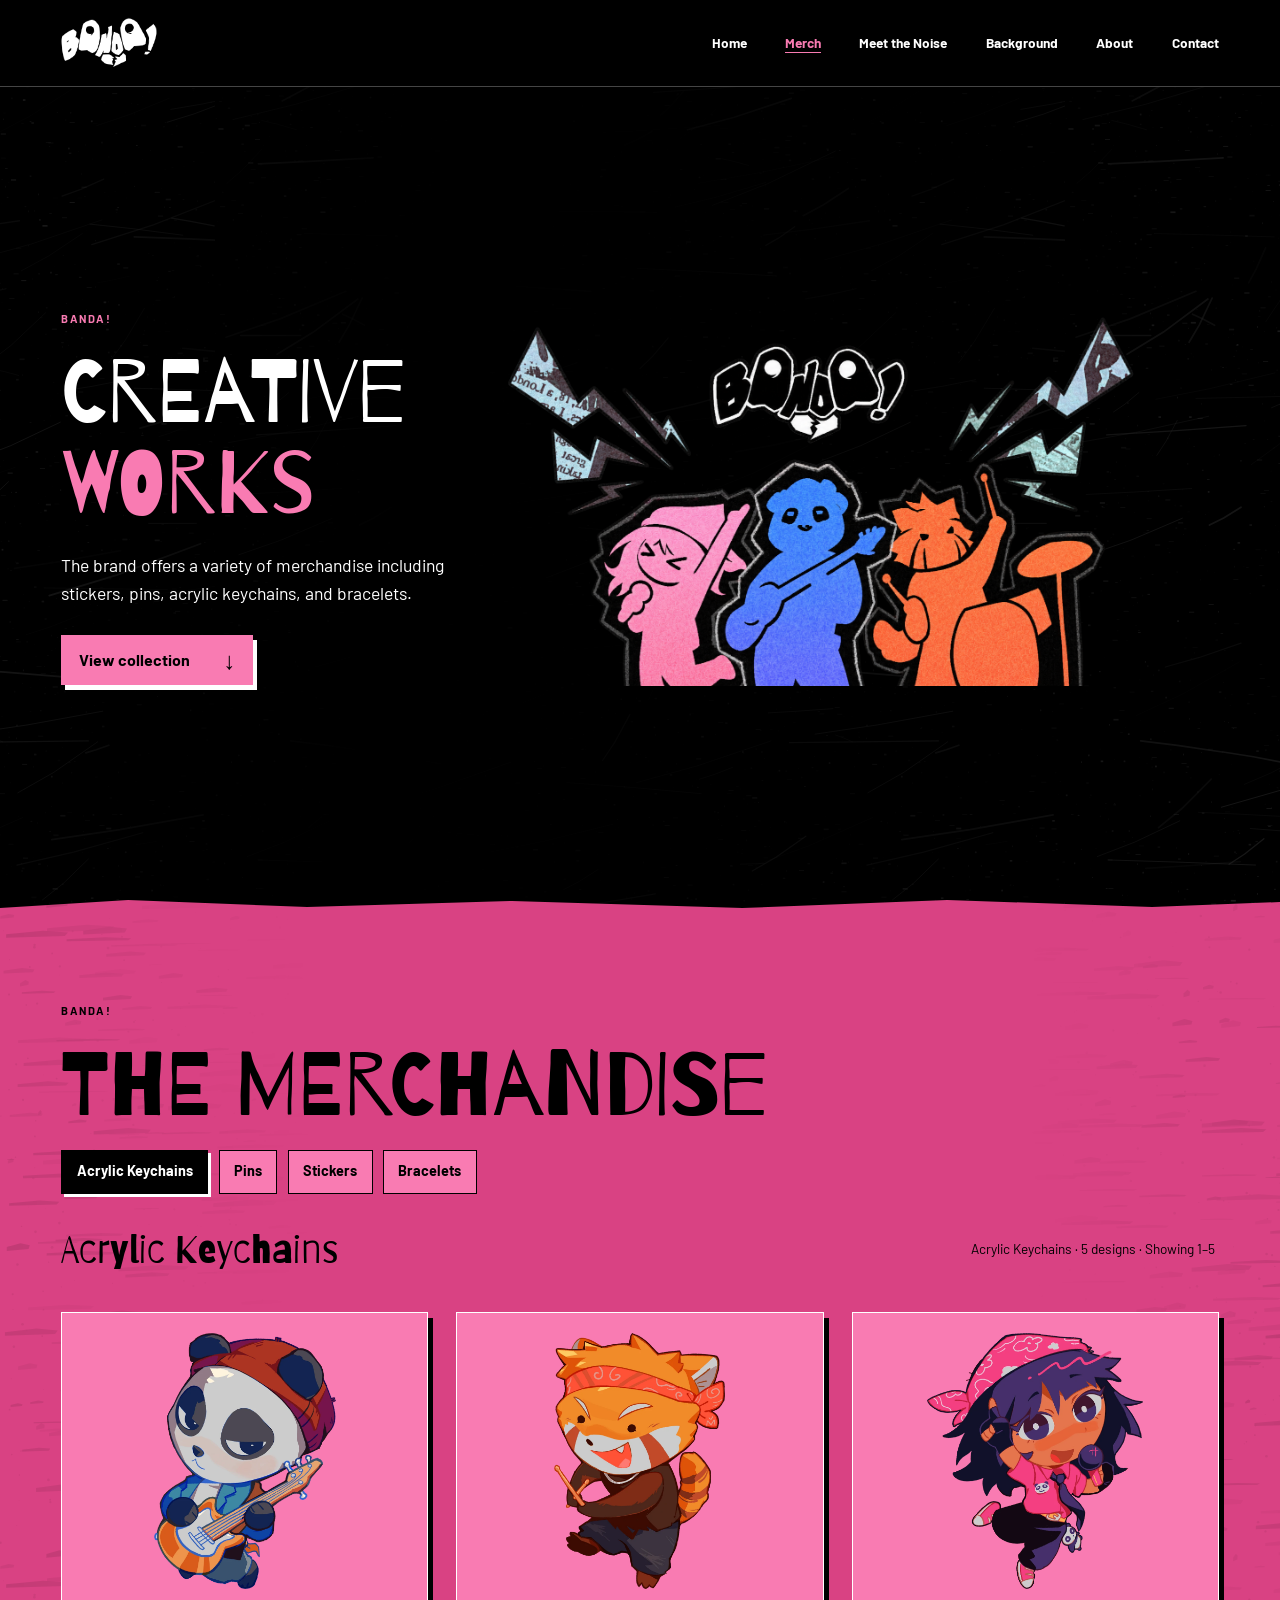
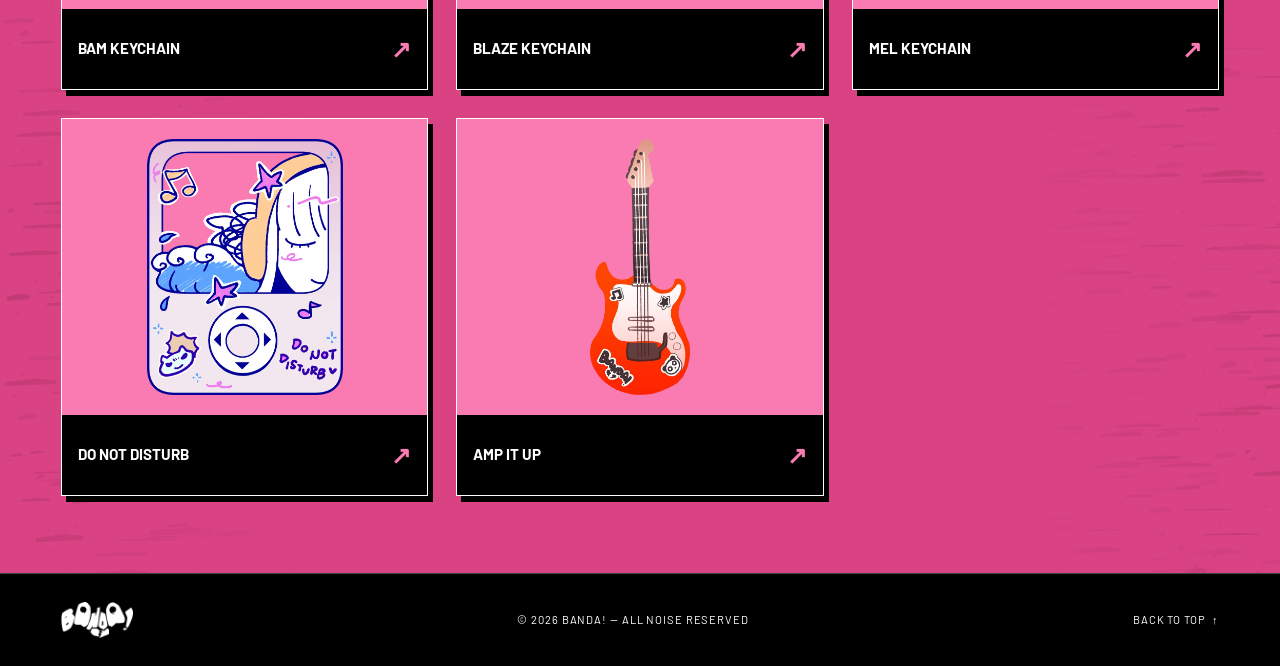
==== commit bc80ab4a: "renamed products to merch" ====
--- a/products.html
+++ b/products.html
@@ -28,7 +28,7 @@
     <a class="brand" href="index.html" aria-label="BANDA! home"><img src="assets/images/brand/banda-wordmark.webp" alt="" width="1200" height="597"></a>
     <nav aria-label="Main navigation">
       <a href="index.html">Home</a>
-      <a href="products.html" aria-current="page">Products</a>
+      <a href="products.html" aria-current="page">Merch</a>
       <a href="index.html#introduction">Meet the Noise</a>
       <a href="index.html#development">Background</a>
       <a href="index.html#about">About</a>
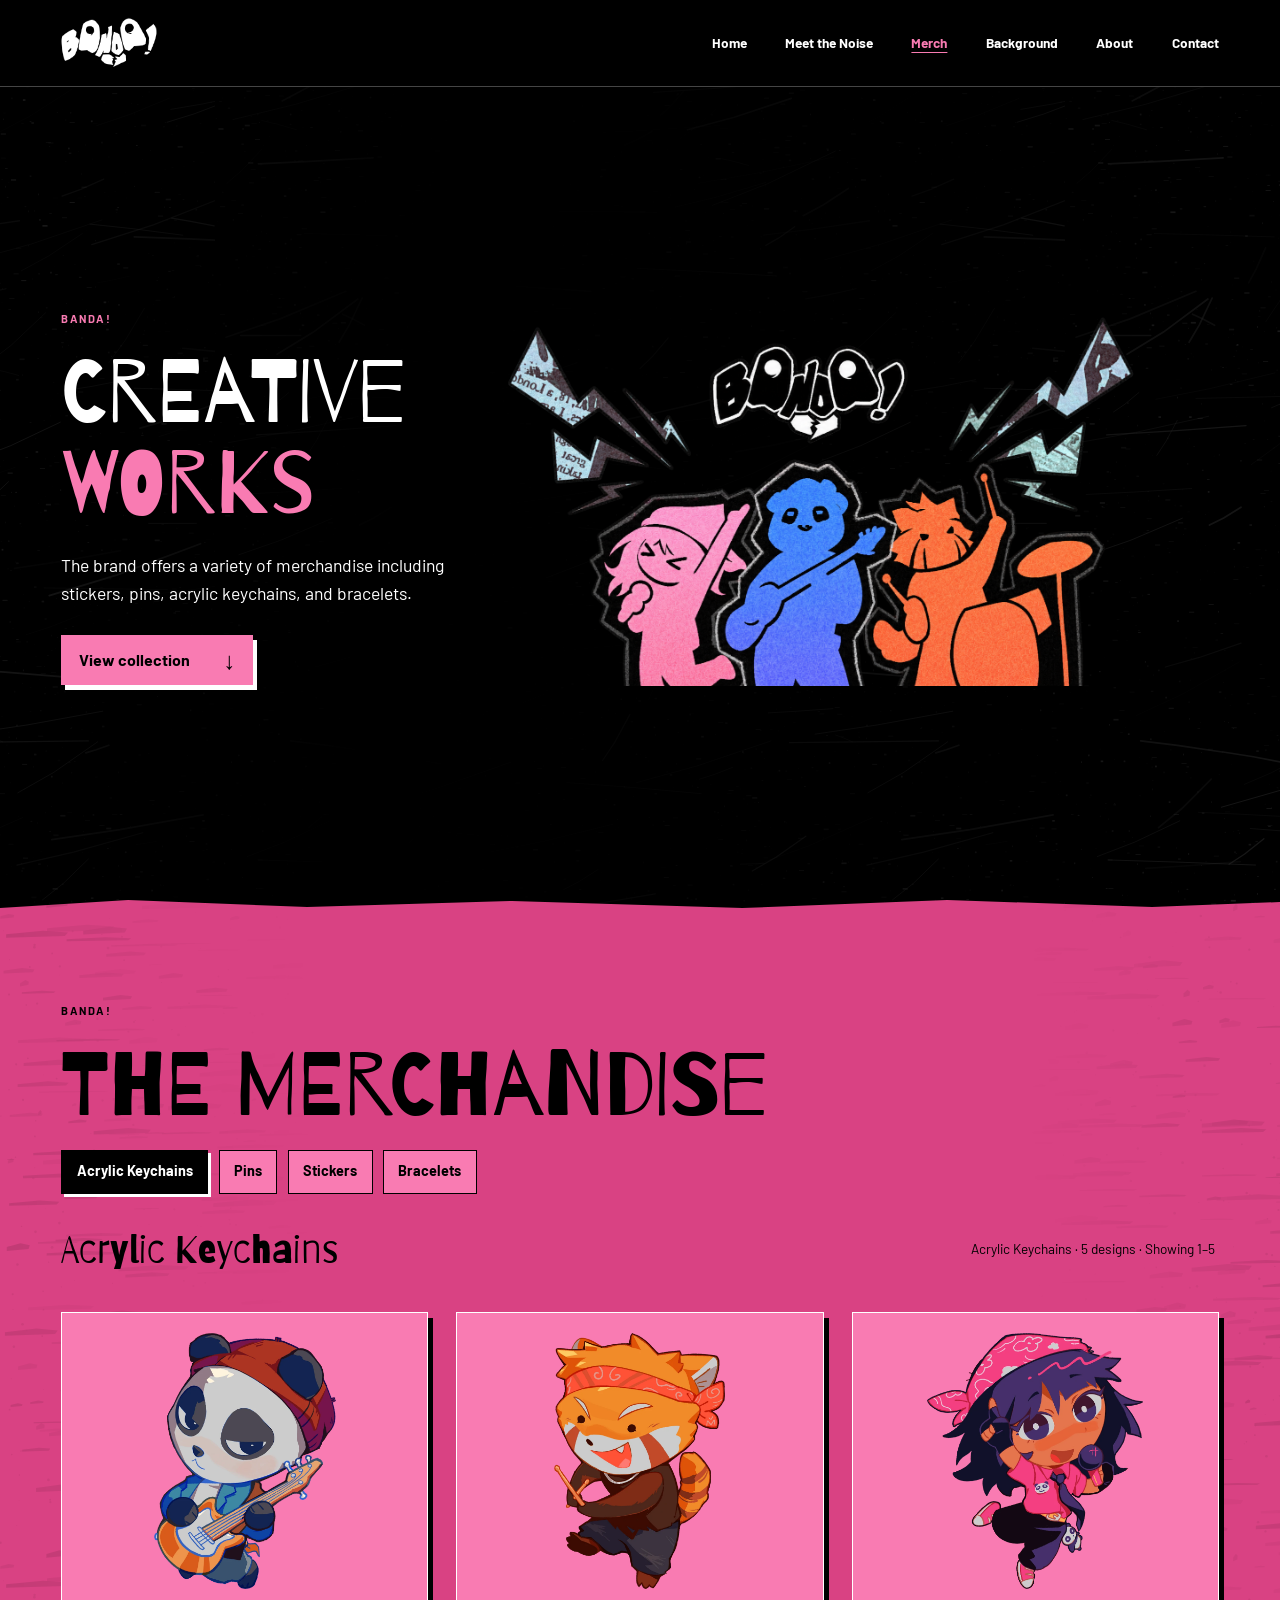
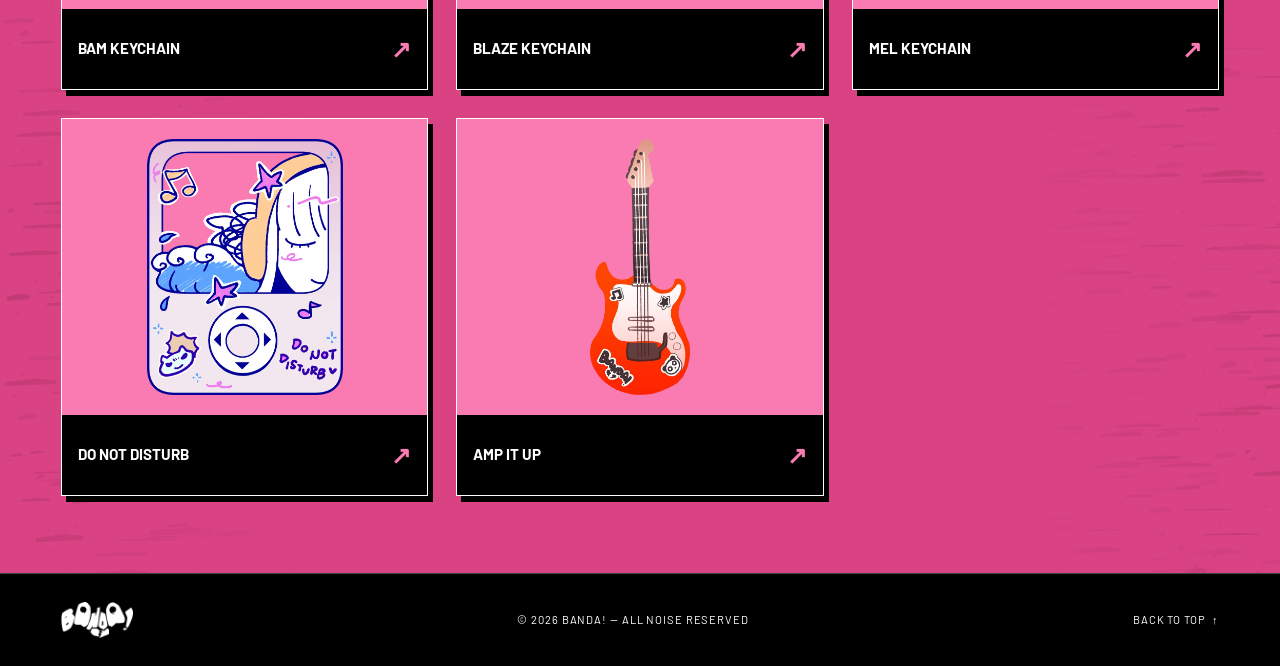
==== commit 681afba3: "organized nav bar" ====
--- a/products.html
+++ b/products.html
@@ -28,8 +28,8 @@
     <a class="brand" href="index.html" aria-label="BANDA! home"><img src="assets/images/brand/banda-wordmark.webp" alt="" width="1200" height="597"></a>
     <nav aria-label="Main navigation">
       <a href="index.html">Home</a>
+      <a href="index.html#introduction">Meet the Noise</a>
       <a href="products.html" aria-current="page">Merch</a>
-      <a href="index.html#introduction">Meet the Noise</a>
       <a href="index.html#development">Background</a>
       <a href="index.html#about">About</a>
       <a href="index.html#contact">Contact</a>
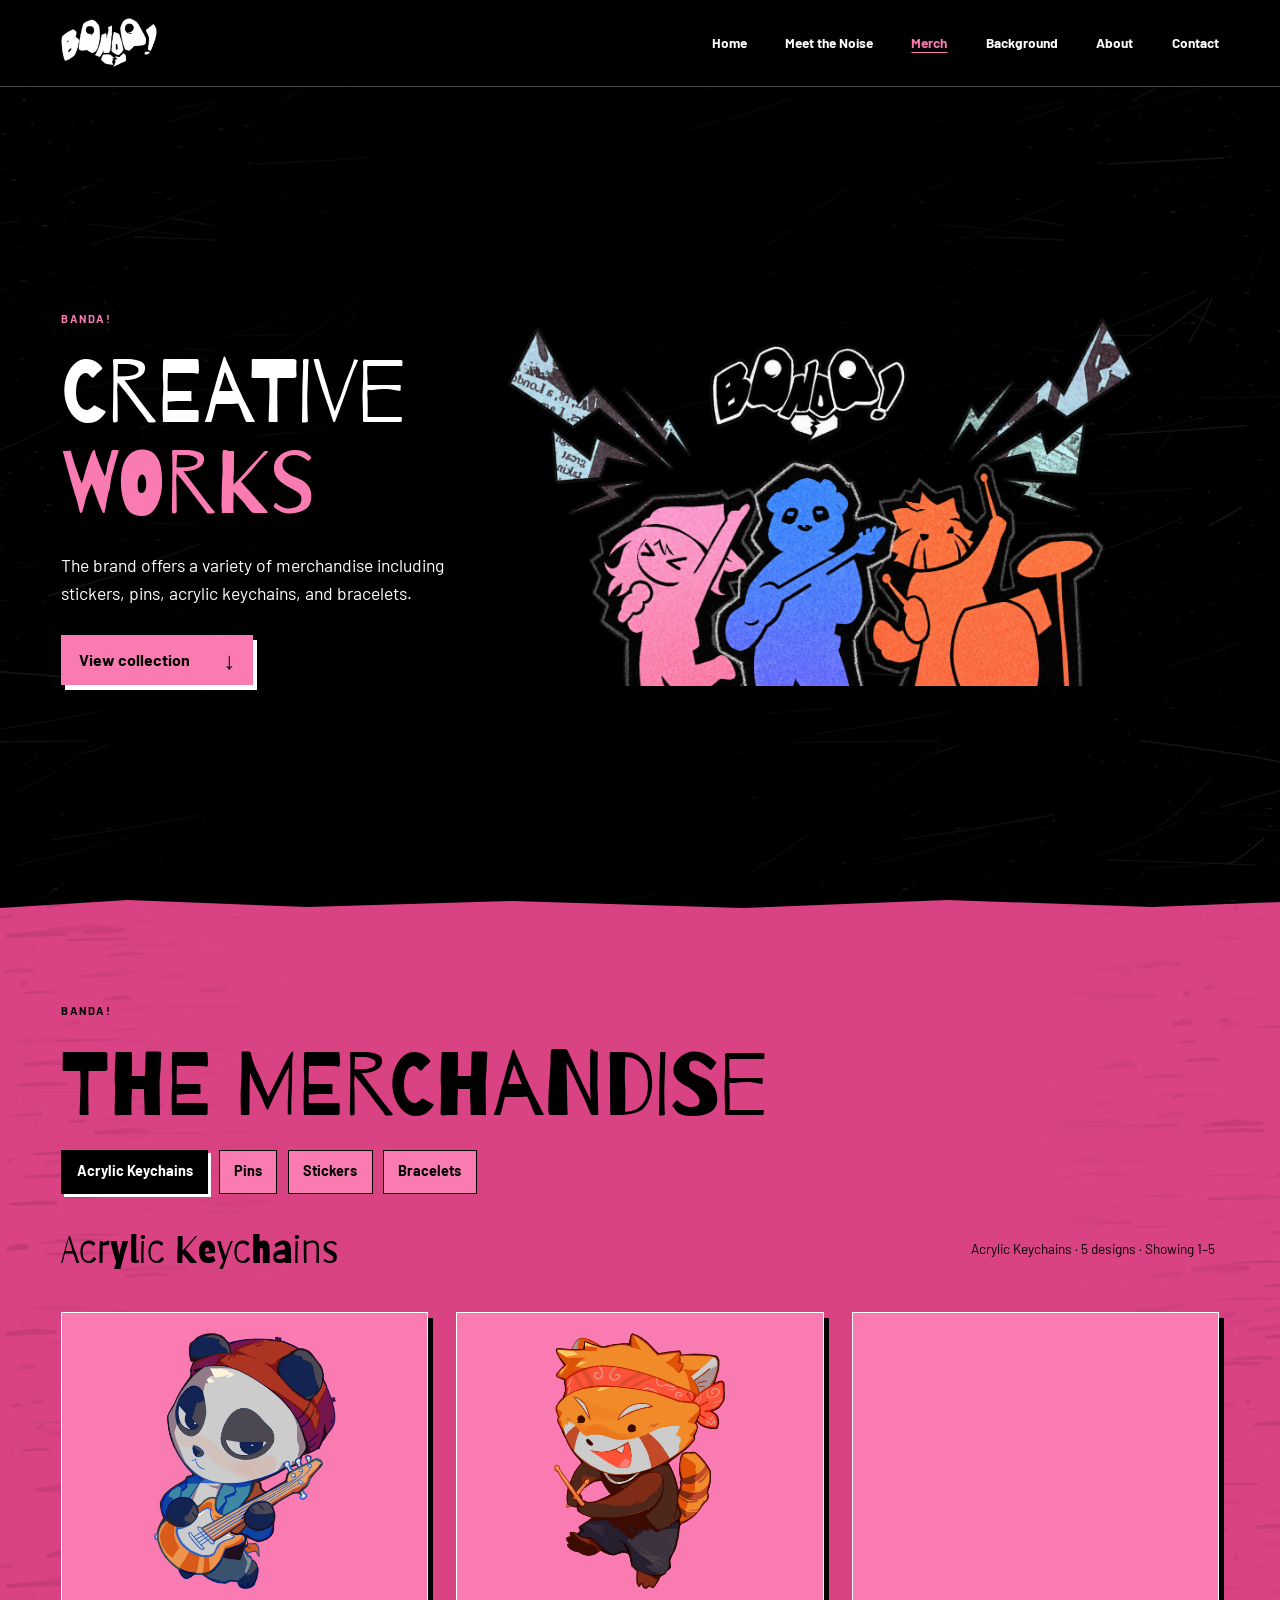
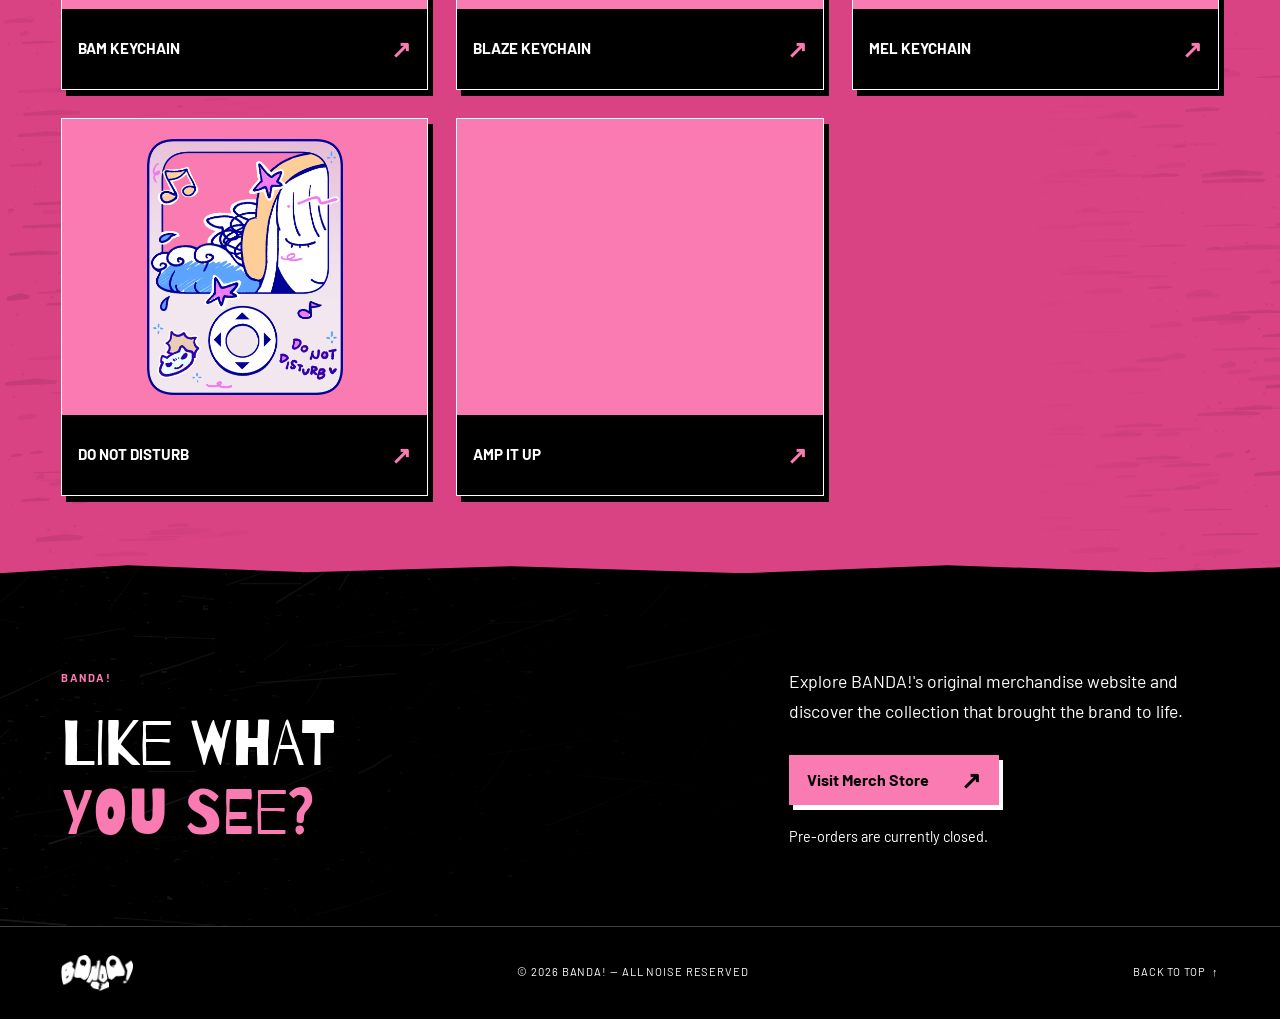
==== commit f42a06ff: "added cta section" ====
--- a/products.html
+++ b/products.html
@@ -38,7 +38,7 @@
   <main id="main">
     <section class="products-hero" id="products-top" aria-labelledby="products-title">
       <div class="section-inner products-hero-inner">
-        <div class="products-hero-copy"><p class="eyebrow">BANDA!</p><h1 id="products-title">Creative<br><span>Works</span></h1><p>The brand offers a variety of merchandise including stickers, pins, acrylic keychains, and bracelets.</p><a class="intro-link" href="#creative-works">View collection <span aria-hidden="true">↓</span></a></div>
+        <div class="products-hero-copy"><p class="eyebrow">BANDA!</p><h1 id="products-title">Creative<br><span>Works</span></h1><p>The brand offers a variety of merchandise including stickers, pins, acrylic keychains, and bracelets.</p><div class="products-hero-actions"><a class="intro-link paper-link" href="#creative-works">View collection <span aria-hidden="true">↓</span></a></div></div>
         <div class="products-hero-artwork"><img src="assets/images/brand/banda-cover-foreground.png" width="1848" height="851" alt="BANDA! wordmark and lightning above Melody, Bam, and Blaze." fetchpriority="high"></div>
       </div>
     </section>
@@ -57,6 +57,16 @@
         <div class="works-pagination" role="group" aria-label="Collection pages" hidden><button type="button" id="works-previous">← Previous</button><span id="works-page"></span><button type="button" id="works-next">Next →</button></div>
       </div>
     </section>
+    <section class="merch-store-cta" id="merch-store" aria-labelledby="merch-store-title">
+      <div class="section-inner merch-store-inner">
+        <header class="merch-store-heading"><p class="eyebrow">BANDA!</p><h2 id="merch-store-title">LIKE WHAT<br><span>YOU SEE?</span></h2></header>
+        <div class="merch-store-copy">
+          <p>Explore BANDA!'s original merchandise website and discover the collection that brought the brand to life.</p>
+          <a class="intro-link paper-link" href="https://banda-shop.pages.dev/" target="_blank" rel="noopener noreferrer">Visit Merch Store <span aria-hidden="true">↗</span></a>
+          <p class="merch-store-notice">Pre-orders are currently closed.</p>
+        </div>
+      </div>
+    </section>
     <dialog class="character-spotlight artwork-spotlight" id="artwork-spotlight" aria-labelledby="artwork-title">
       <button class="spotlight-close" type="button" aria-label="Close artwork spotlight" autofocus>Close <span aria-hidden="true">×</span></button>
       <div class="spotlight-layout">
--- a/css/works.css
+++ b/css/works.css
@@ -1,6 +1,6 @@
 /* Category discovery extends the process section without changing its other stages. */
 .product-development { display: block; }
-.product-development-copy { display: flex; gap: 2rem; justify-content: space-between; align-items: start; }
+.product-development-copy { display: grid; grid-template-columns: minmax(0, .8fr) minmax(0, 1.2fr); gap: clamp(2rem, 5vw, 5rem); align-items: start; }
 .product-development-copy p { margin-top: 0; max-width: 36ch; font-size: .95rem; line-height: 1.65; }
 .category-picker { display: grid; grid-template-columns: repeat(4, minmax(0, 1fr)); gap: 1.25rem; margin-top: 3rem; padding-bottom: .5rem; }
 .category-poster { position: relative; isolation: isolate; display: grid; grid-template-rows: auto 1fr auto; background: var(--black); color: var(--white); border: 1px solid var(--black); padding: 1rem; text-decoration: none; transition: transform 220ms ease; }
@@ -123,7 +123,7 @@
 @media (max-width: 760px) {
   .products-hero-inner { grid-template-columns: minmax(0, 1fr); padding-block: 3rem; }
       }
-.product-development h2 { font: 400 clamp(1.7rem, 2.7vw, 2.6rem)/1.15 var(--font-display); margin: 0; }
+.product-development h2 { font: 400 clamp(1.85rem, 2.95vw, 2.85rem)/1.15 var(--font-display); margin: 0; }
 
 /* Transparent foreground retains dark outlines without black color-keying.
    No image opacity, color filters, or rectangular background panel. */
@@ -134,23 +134,23 @@
   .products-hero-artwork { min-height: clamp(190px, 58vw, 440px); }
   .products-hero-artwork img { width: 125%; right: -12.5%; bottom: -3rem; }
 }
-.products-hero .intro-link { position: relative; isolation: isolate; background: transparent; border-color: transparent; margin-right: .75rem; transition: transform 200ms ease; }
-.products-hero .intro-link::before, .products-hero .intro-link::after { content: ''; position: absolute; inset: -2px; pointer-events: none; transition: transform 200ms ease; }
-.products-hero .intro-link::before { z-index: -2; background: var(--white); transform: translate(4px, 5px); }
-.products-hero .intro-link::after { z-index: -1; background: var(--pink); }
-.products-hero .intro-link > span { transition: transform 200ms ease; }
-.products-hero .intro-link:focus-visible { transform: translate(2px, 3px); outline: 3px solid var(--white); outline-offset: 5px; }
-.products-hero .intro-link:focus-visible::before { transform: translate(2px, 2px); }
-.products-hero .intro-link:focus-visible > span { transform: translateY(2px); }
-@media (hover: hover) and (pointer: fine) {
-  .products-hero .intro-link:hover { transform: translate(2px, 3px); }
-  .products-hero .intro-link:hover::before { transform: translate(2px, 2px); }
-  .products-hero .intro-link:hover > span { transform: translateY(2px); }
-}
-@media (prefers-reduced-motion: reduce) {
-  .products-hero .intro-link, .products-hero .intro-link::before, .products-hero .intro-link::after, .products-hero .intro-link > span { transition: none; }
-  .products-hero .intro-link:hover, .products-hero .intro-link:focus-visible, .products-hero .intro-link:hover > span, .products-hero .intro-link:focus-visible > span { transform: none; }
-  .products-hero .intro-link:hover::before, .products-hero .intro-link:focus-visible::before { transform: translate(4px, 5px); }
+.intro-link.paper-link { position: relative; isolation: isolate; background: transparent; border-color: transparent; transition: transform 200ms ease; }
+.intro-link.paper-link::before, .intro-link.paper-link::after { content: ''; position: absolute; inset: -2px; pointer-events: none; transition: transform 200ms ease; }
+.intro-link.paper-link::before { z-index: -2; background: var(--white); transform: translate(4px, 5px); }
+.intro-link.paper-link::after { z-index: -1; background: var(--pink); }
+.intro-link.paper-link > span { transition: transform 200ms ease; }
+.intro-link.paper-link:focus-visible { transform: translate(2px, 3px); outline: 3px solid var(--white); outline-offset: 5px; }
+.intro-link.paper-link:focus-visible::before { transform: translate(2px, 2px); }
+.intro-link.paper-link:focus-visible > span { transform: translate(var(--paper-arrow-x, 0px), var(--paper-arrow-y, 2px)); }
+@media (hover: hover) and (pointer: fine) {
+  .intro-link.paper-link:hover { transform: translate(2px, 3px); }
+  .intro-link.paper-link:hover::before { transform: translate(2px, 2px); }
+  .intro-link.paper-link:hover > span { transform: translate(var(--paper-arrow-x, 0px), var(--paper-arrow-y, 2px)); }
+}
+@media (prefers-reduced-motion: reduce) {
+  .intro-link.paper-link, .intro-link.paper-link::before, .intro-link.paper-link::after, .intro-link.paper-link > span { transition: none; }
+  .intro-link.paper-link:hover, .intro-link.paper-link:focus-visible, .intro-link.paper-link:hover > span, .intro-link.paper-link:focus-visible > span { transform: none; }
+  .intro-link.paper-link:hover::before, .intro-link.paper-link:focus-visible::before { transform: translate(4px, 5px); }
 }
 
 
@@ -186,9 +186,13 @@
 .product-development-copy > header .eyebrow { margin: 0 0 1rem; font-size: .7rem; line-height: 1.6; }
 
 /* Keep the description secondary, with a little more presence and breathing room. */
-.product-development-copy > p { font-size: 1.05rem; }
-@media (min-width: 651px) {
-  .product-development-copy > p { margin-top: 1.5rem; margin-right: clamp(1rem, 2vw, 2rem); }
+.product-development-description { min-width: 0; max-width: 64ch; padding-top: 2.1rem; }
+.product-development-description > p { max-width: none; margin: 0; font-size: 1.05rem; line-height: 1.75; }
+.product-development-description > p + p { margin-top: 1.15rem; }
+.product-development .category-picker { margin-top: clamp(2.5rem, 4vw, 3.5rem); }
+@media (max-width: 900px) {
+  .product-development-copy { display: block; }
+  .product-development-description { padding-top: 0; margin-top: 1.5rem; }
 }
 
 /* Match the homepage viewport framing, retaining the bottom-anchored artwork. */
@@ -201,3 +205,41 @@
   .products-hero-artwork { display: grid; align-self: center; place-items: center; }
   .products-hero-artwork img { position: static; justify-self: end; margin-inline-end: calc(-1 * clamp(0px, calc((100vw - var(--content-width)) / 2 + var(--gutter)), 25%)); }
 }
+
+/* Products hero retains its original collection action. */
+.products-hero-actions { display: flex; flex-wrap: wrap; align-items: center; gap: 1rem; margin-top: 1.75rem; }
+.products-hero-actions .intro-link { margin-top: 0; margin-right: 0; }
+@media (any-pointer: coarse) {
+  .intro-link.paper-link:is(:active, .is-touch-pressed) { transform: translate(2px, 3px); }
+  .intro-link.paper-link:is(:active, .is-touch-pressed)::before { transform: translate(2px, 2px); }
+  .intro-link.paper-link:is(:active, .is-touch-pressed) > span { transform: translate(var(--paper-arrow-x, 0px), var(--paper-arrow-y, 2px)); }
+}
+@media (prefers-reduced-motion: reduce) {
+  .intro-link.paper-link:is(:active, .is-touch-pressed),
+  .intro-link.paper-link:is(:hover, :focus-visible, :active, .is-touch-pressed) > span { transform: none; }
+  .intro-link.paper-link:is(:active, .is-touch-pressed)::before { transform: translate(4px, 5px); }
+}
+
+
+
+/* Closing invitation after the gallery, using the shared paper-link interaction. */
+.merch-store-cta { position: relative; isolation: isolate; background: var(--black); color: var(--white); }
+.merch-store-cta::before { content: ''; position: absolute; z-index: -1; inset: 0; background: url('../assets/images/textures/distressed-surface.svg') center / 850px; filter: invert(1); opacity: .16; mask-image: linear-gradient(100deg, #000, transparent 65%); pointer-events: none; }
+.merch-store-inner { display: grid; grid-template-columns: .9fr 1.1fr; gap: clamp(2rem, 5vw, 5rem); align-items: center; padding-block: clamp(3.5rem, 7vw, 6rem); }
+.merch-store-heading .eyebrow { color: var(--pink); }
+.merch-store-heading h2 { margin-top: 1.25rem; font: 400 clamp(2.5rem, 5vw, 5rem)/1.08 var(--font-display); }
+.merch-store-heading h2 span { color: var(--pink); }
+.merch-store-copy { min-width: 0; width: 100%; text-align: right; }
+.merch-store-copy > p:first-child { max-width: 43ch; margin-left: auto; font-size: 1.1rem; line-height: 1.7; }
+.merch-store-cta .paper-link { --paper-arrow-x: 2px; --paper-arrow-y: -2px; }
+.merch-store-cta .merch-store-notice { margin-top: 1.25rem; font-size: .9rem; line-height: 1.6; }
+@media (max-width: 850px) {
+  .merch-store-inner { grid-template-columns: minmax(0, 1fr); }
+  .merch-store-copy { text-align: left; }
+  .merch-store-copy > p:first-child { margin-left: 0; }
+}
+
+/* Keep the description's existing right-side measure; align its actions to that measure. */
+@media (min-width: 851px) {
+  .merch-store-copy { width: fit-content; max-width: 100%; justify-self: end; text-align: left; }
+}
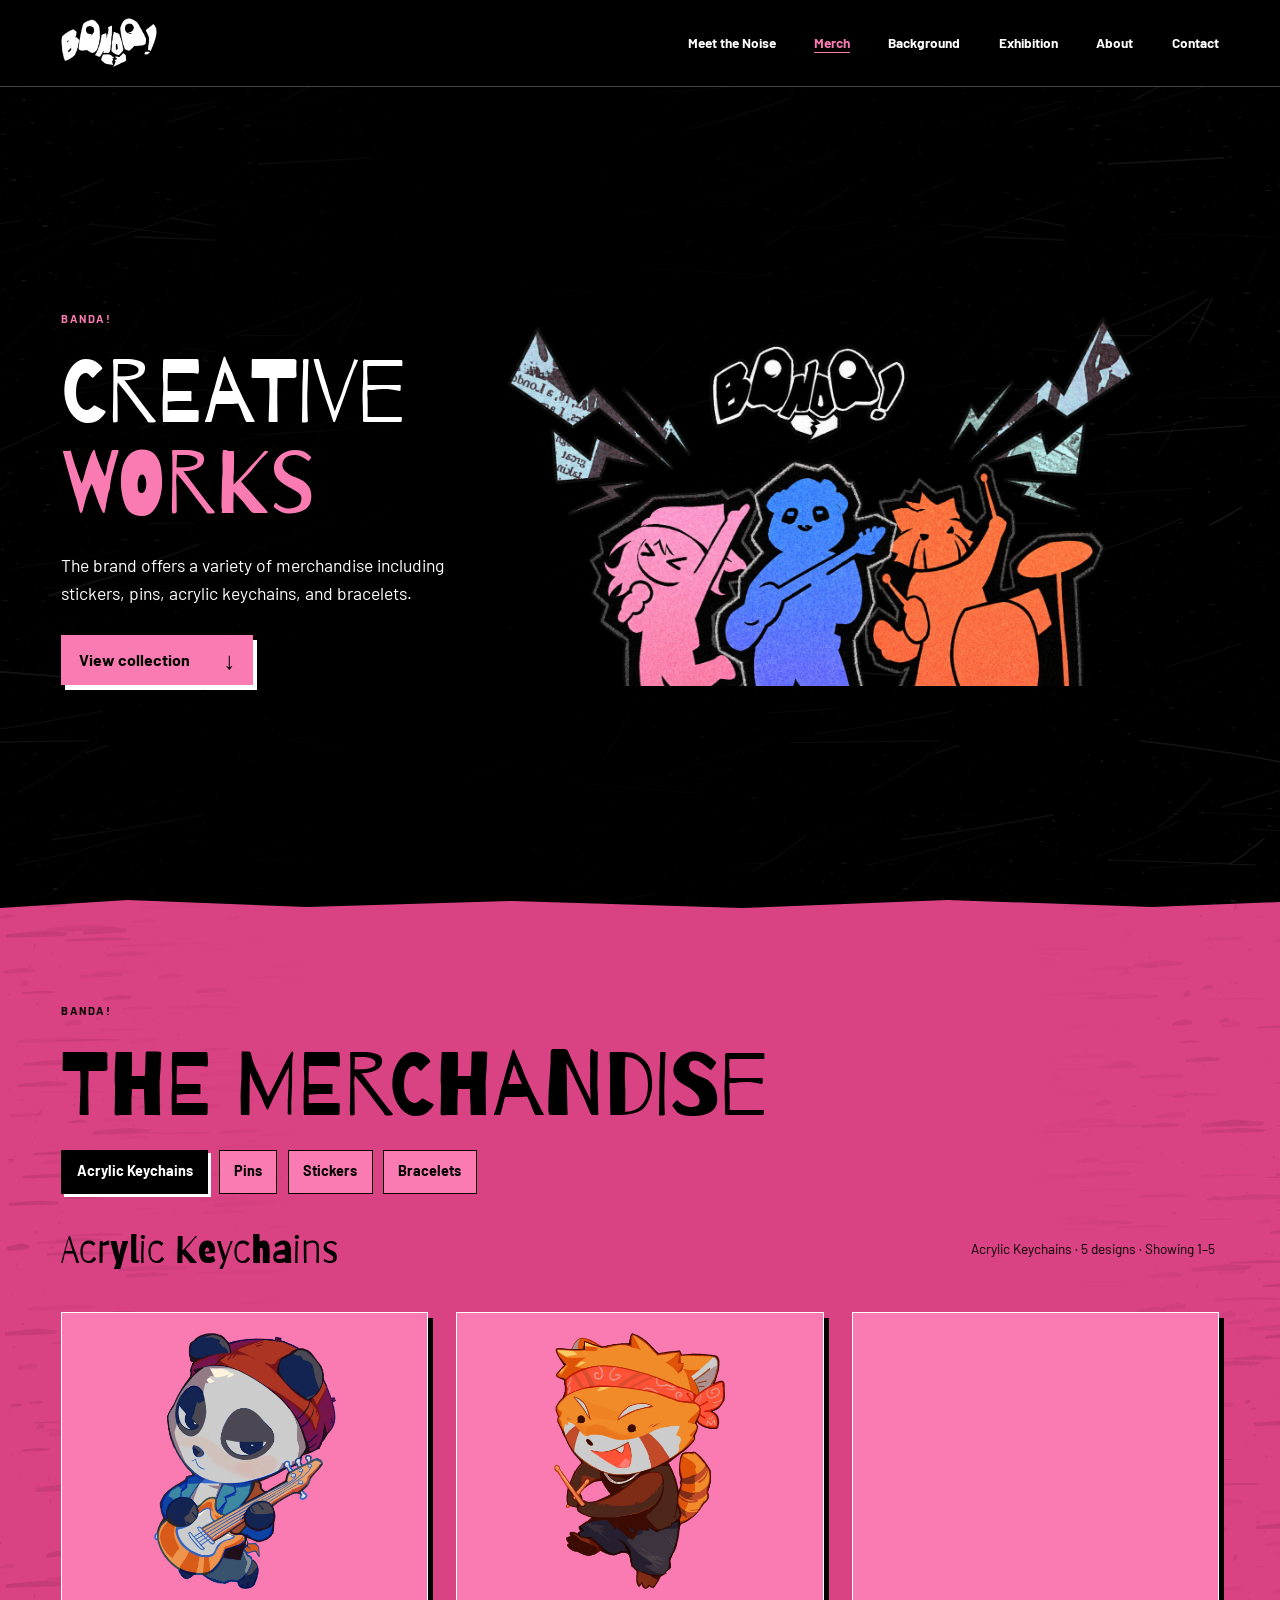
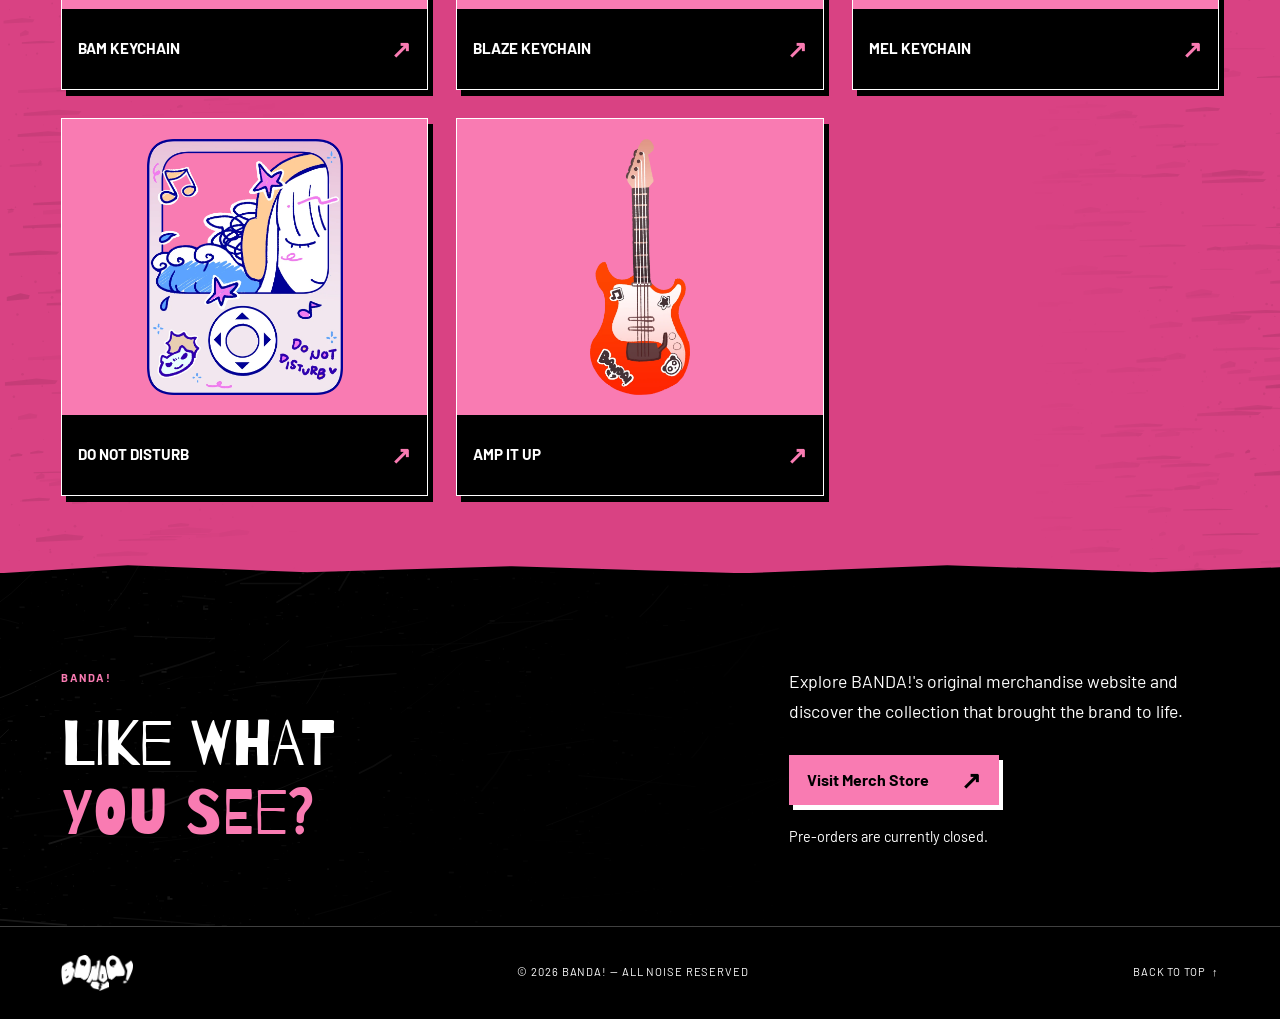
==== commit b9822c1b: "added exhibition gallery Add exhibition documentation gallery with interactive photo browsing and au" ====
--- a/products.html
+++ b/products.html
@@ -27,10 +27,10 @@
   <header class="site-header">
     <a class="brand" href="index.html" aria-label="BANDA! home"><img src="assets/images/brand/banda-wordmark.webp" alt="" width="1200" height="597"></a>
     <nav aria-label="Main navigation">
-      <a href="index.html">Home</a>
       <a href="index.html#introduction">Meet the Noise</a>
       <a href="products.html" aria-current="page">Merch</a>
       <a href="index.html#development">Background</a>
+      <a href="index.html#exhibition">Exhibition</a>
       <a href="index.html#about">About</a>
       <a href="index.html#contact">Contact</a>
     </nav>
--- a/css/layout.css
+++ b/css/layout.css
@@ -16,8 +16,9 @@
 .intro-body > p + p { margin-top: 1.5rem; }
 .site-footer { padding: 1.5rem var(--gutter); display: flex; justify-content: space-between; align-items: center; gap: 1rem; }
 /* The extra 8px sits beneath the overlapping torn edge of the next section. */
+/* Cap unusually tall desktop-site viewports; landscape desktops keep their full viewport height. */
 @media (min-width: 761px) {
-  .hero-inner { min-height: calc(100svh - var(--hero-header-height, 87px) + 8px); grid-template-rows: minmax(min-content, 1fr) auto; row-gap: 2rem; }
+  .hero-inner { min-height: calc(min(100svh, 100vw) - var(--hero-header-height, 87px) + 8px); grid-template-rows: minmax(min-content, 1fr) auto; row-gap: 2rem; }
   .hero-copy { padding-bottom: 0; }
   .hero .character-collage { margin-block: 0; }
 }
--- a/css/works.css
+++ b/css/works.css
@@ -196,8 +196,9 @@
 }
 
 /* Match the homepage viewport framing, retaining the bottom-anchored artwork. */
+/* Cap unusually tall desktop-site viewports; landscape desktops keep their full viewport height. */
 @media (min-width: 761px) {
-  .products-hero-inner { min-height: calc(100svh - var(--hero-header-height, 87px) + 8px); }
+  .products-hero-inner { min-height: calc(min(100svh, 100vw) - var(--hero-header-height, 87px) + 8px); }
 }
 
 /* Center the oversized foreground with the text, instead of pinning it below the row. */
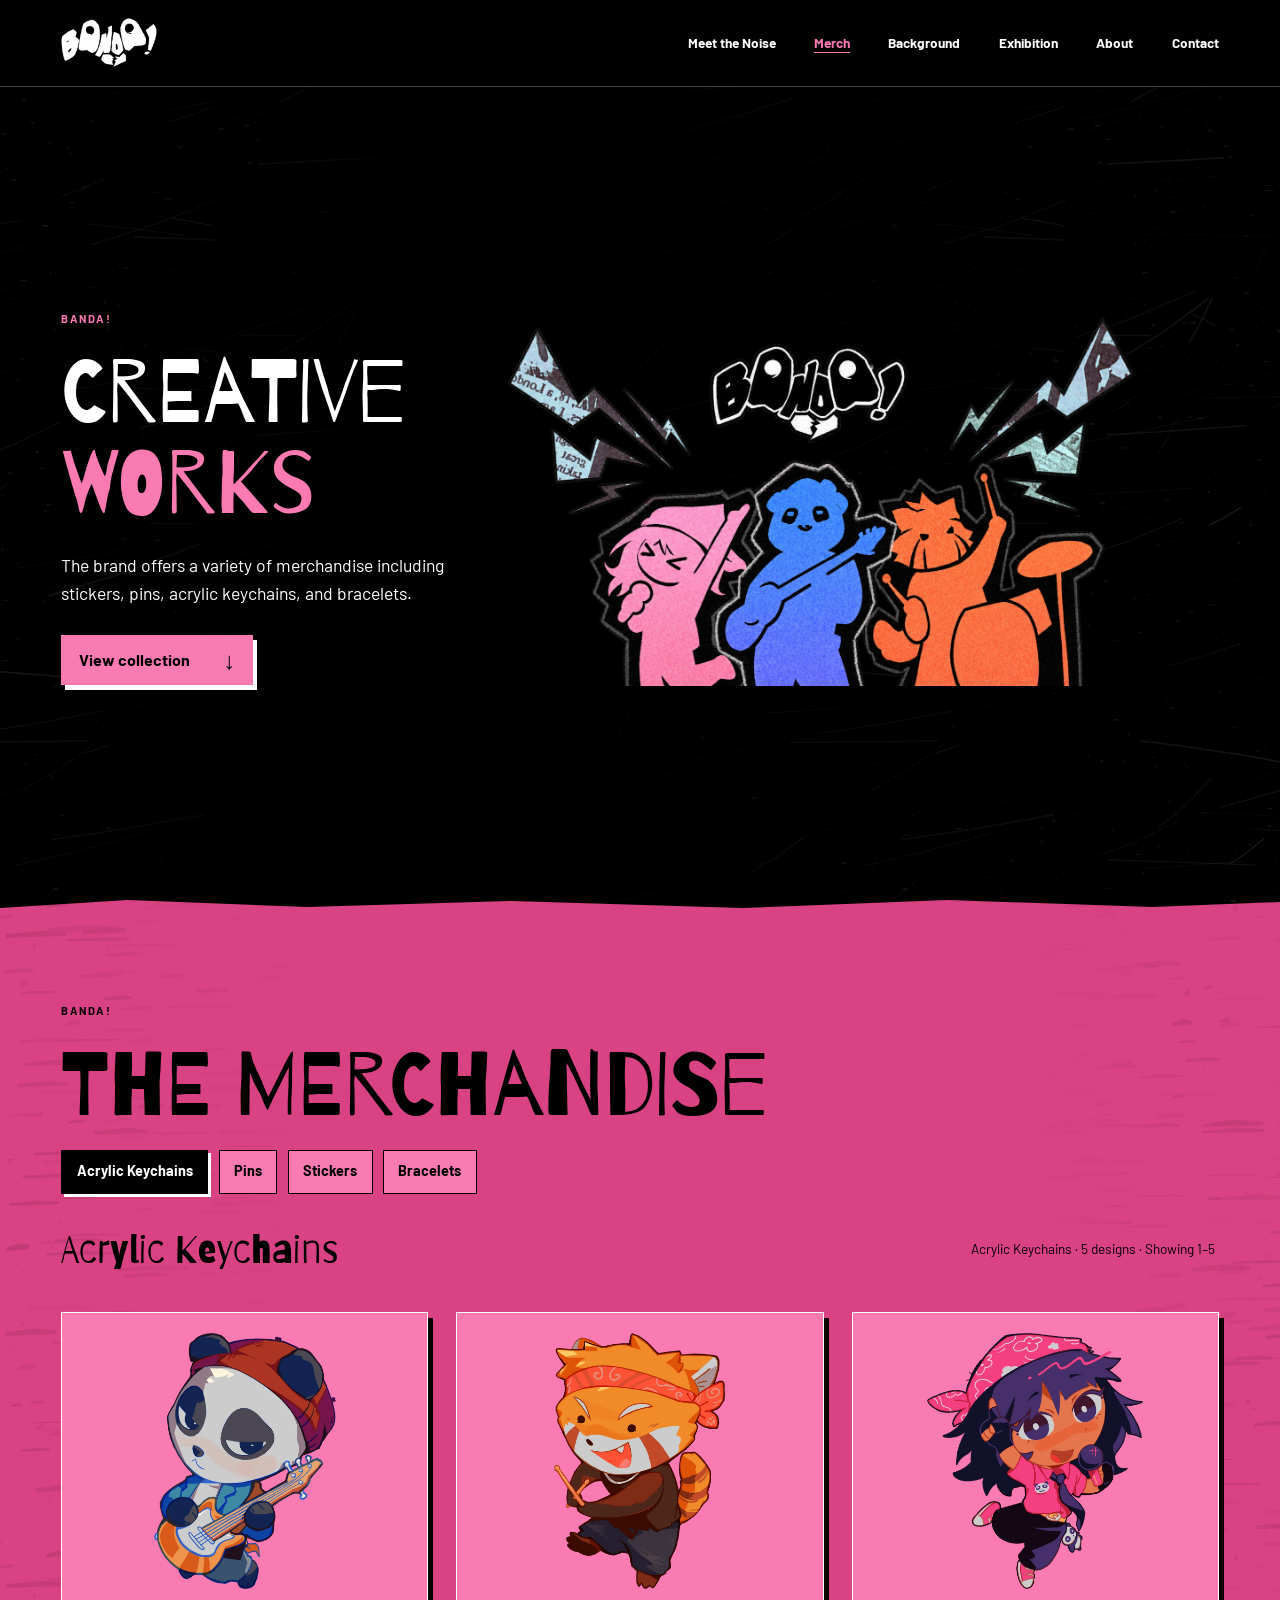
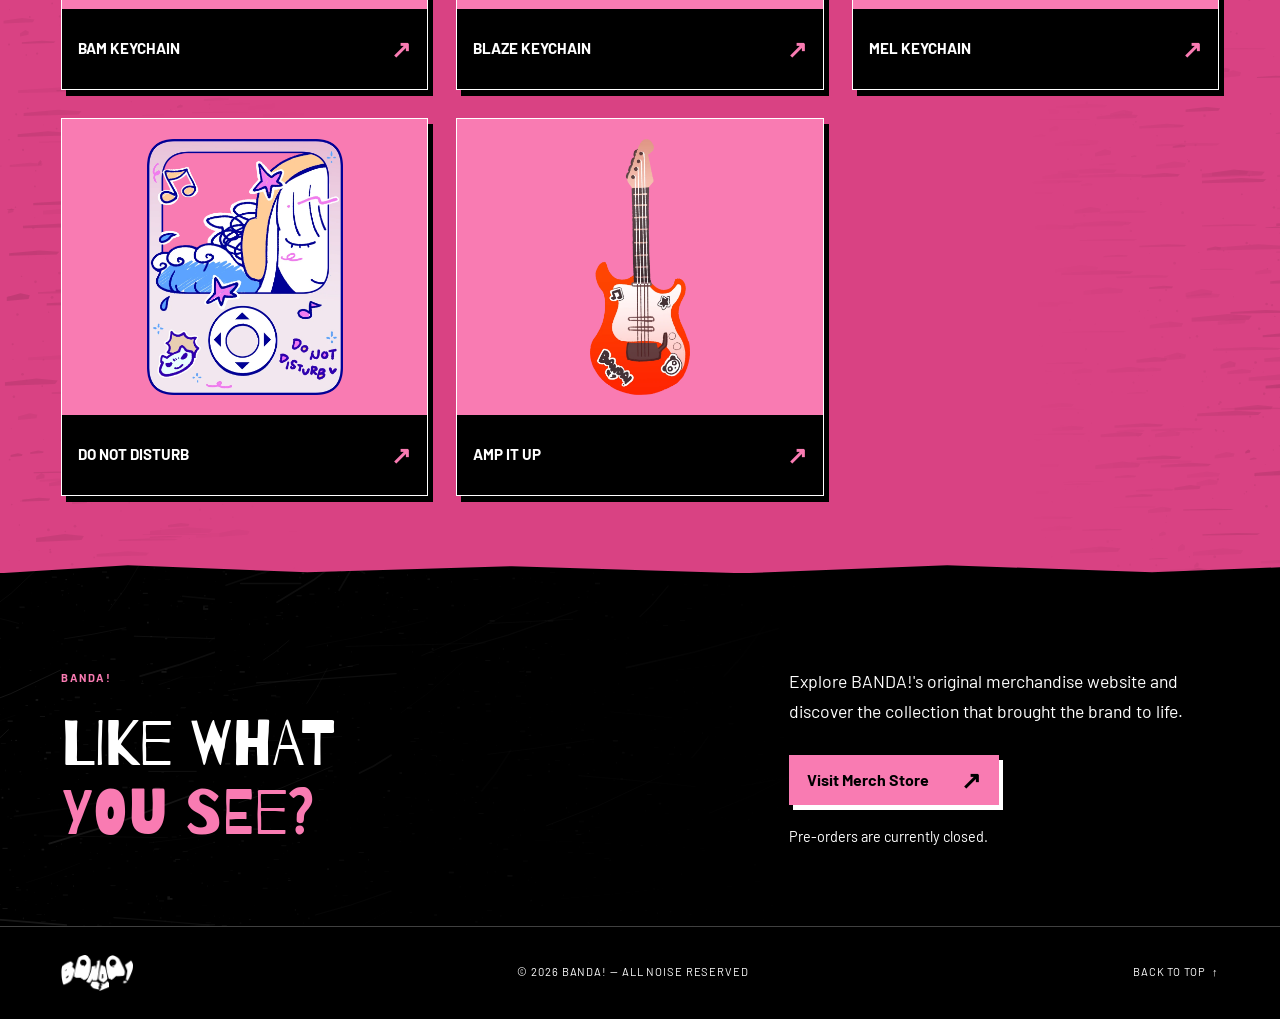
==== commit cc5b6ec9: "add favicon" ====
--- a/products.html
+++ b/products.html
@@ -3,6 +3,9 @@
 <head>
   <meta charset="utf-8">
   <meta name="viewport" content="width=device-width, initial-scale=1">
+  <link rel="icon" href="favicon.ico" type="image/x-icon" sizes="16x16 32x32 48x48 64x64">
+  <link rel="icon" href="assets/icons/favicon-32.png" type="image/png" sizes="32x32">
+  <link rel="icon" href="assets/icons/favicon-192.png" type="image/png" sizes="192x192">
   <meta name="theme-color" content="#000000">
   <meta name="description" content="Explore BANDA!'s 35 documented merchandise designs: acrylic keychains, pins, stickers, and bracelets.">
   <title>Creative Works — BANDA!</title>
--- a/css/works.css
+++ b/css/works.css
@@ -187,12 +187,35 @@
 
 /* Keep the description secondary, with a little more presence and breathing room. */
 .product-development-description { min-width: 0; max-width: 64ch; padding-top: 2.1rem; }
-.product-development-description > p { max-width: none; margin: 0; font-size: 1.05rem; line-height: 1.75; }
+.product-development-description > p { -webkit-user-select: text; user-select: text; max-width: none; margin: 0; font-size: 1.05rem; line-height: 1.75; }
+/* Contrast selection across the introduction's pink surface, including its heading and eyebrow. */
+.product-development-copy ::selection { background: var(--black); color: var(--pink); }
 .product-development-description > p + p { margin-top: 1.15rem; }
-.product-development .category-picker { margin-top: clamp(2.5rem, 4vw, 3.5rem); }
+/* Read from the introduction through the artwork, then the two-part design narrative. */
+.product-development-copy { row-gap: 1.5rem; }
+.product-development .category-picker { margin-top: clamp(2.5rem, 3.5vw, 3rem); }
+/* A restrained editorial panel separates the supporting narrative from the artwork. */
+.product-development-story { position: relative; isolation: isolate; box-shadow: 4px 5px 0 #00000024; margin-top: clamp(2rem, 4vw, 3.5rem); padding: clamp(1.25rem, 4vw, 3rem); background: var(--black); color: var(--white); }
+.product-development-story::before { content: ''; position: absolute; z-index: -1; inset: 8px; border: 1px solid #ffffff18; pointer-events: none; }
+.product-development-story::after { content: ''; position: absolute; z-index: -1; inset: 0; background: url('../assets/images/textures/distressed-surface.svg') center / 650px; filter: invert(1); opacity: .055; mask-image: linear-gradient(110deg, #000, transparent 35%, transparent 70%, #000); pointer-events: none; }
+.product-development-story-copy { max-width: 84ch; margin-inline: auto; font-size: 1.05rem; line-height: 1.75; }
+.product-development-story-copy > h3 { display: inline-block; padding: .35rem .65rem; margin: 0 0 1.5rem; background: var(--pink); color: var(--black); font: 700 .7rem/1.6 var(--font-body); letter-spacing: .13em; }
+.product-development-story-copy > p { max-width: none; padding: 0; margin: 0; font-size: 1.05rem; line-height: 1.75; }
+.product-development-story-copy > p:first-of-type { font-size: clamp(1.1rem, 1.4vw, 1.25rem); line-height: 1.6; }
+.product-development-story-copy > p + p { margin-top: 1.5rem; padding-top: 1.5rem; border-top: 1px solid #f97bb24d; }
 @media (max-width: 900px) {
   .product-development-copy { display: block; }
   .product-development-description { padding-top: 0; margin-top: 1.5rem; }
+}
+
+/* Shift only within the spare inner gutter, keeping narrower panels safely padded. */
+@media (min-width: 901px) {
+  .product-development-story-copy { position: relative; left: clamp(-35px, calc((84ch - 100%) / 2), 0px); }
+}
+
+/* The opening paragraph continues to fill its existing desktop column. */
+@media (min-width: 901px) {
+  .product-development-copy > .product-development-description { max-width: none; }
 }
 
 /* Match the homepage viewport framing, retaining the bottom-anchored artwork. */
--- a/css/team.css
+++ b/css/team.css
@@ -63,3 +63,6 @@
 .contact-heading .eyebrow { margin-bottom: 1rem; }
 
 
+
+/* Keep heading selection visible on pink; black contact cards retain the global highlight. */
+.contact-heading ::selection { background: var(--black); color: var(--pink); }
